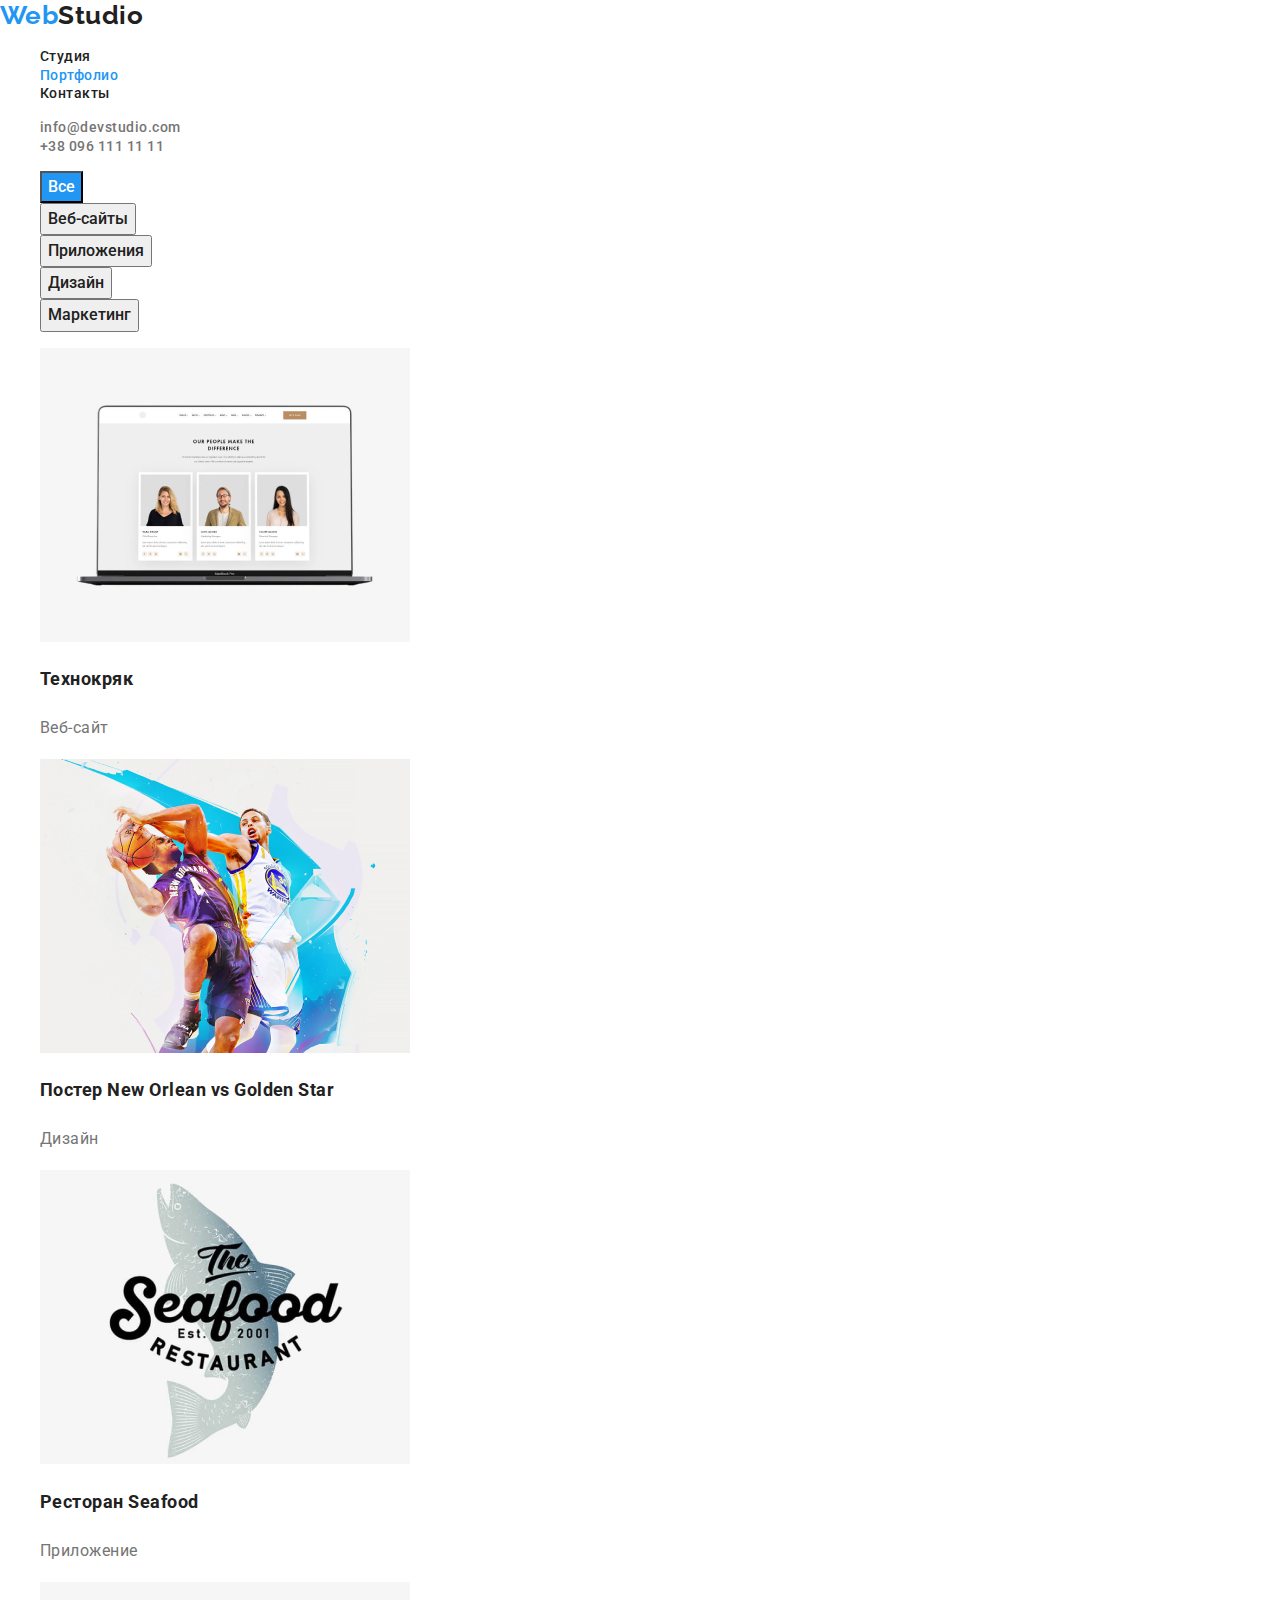
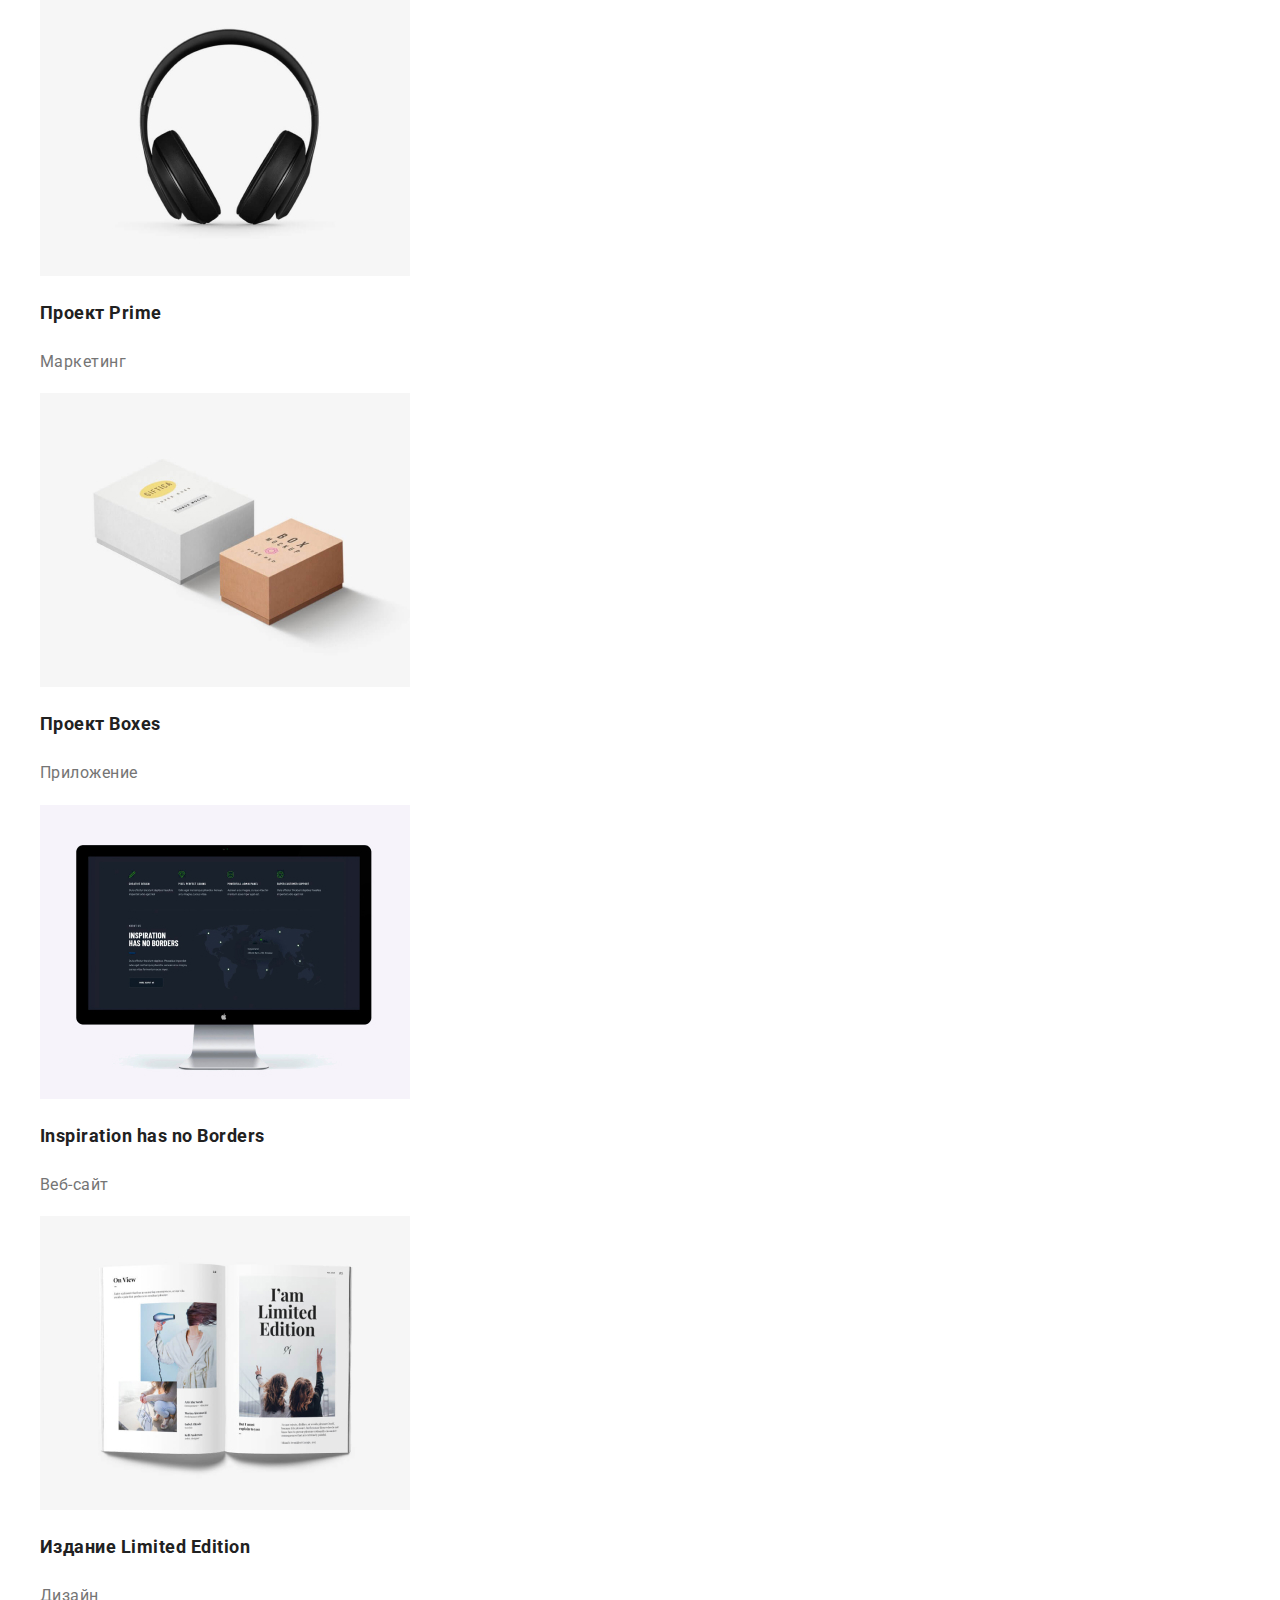
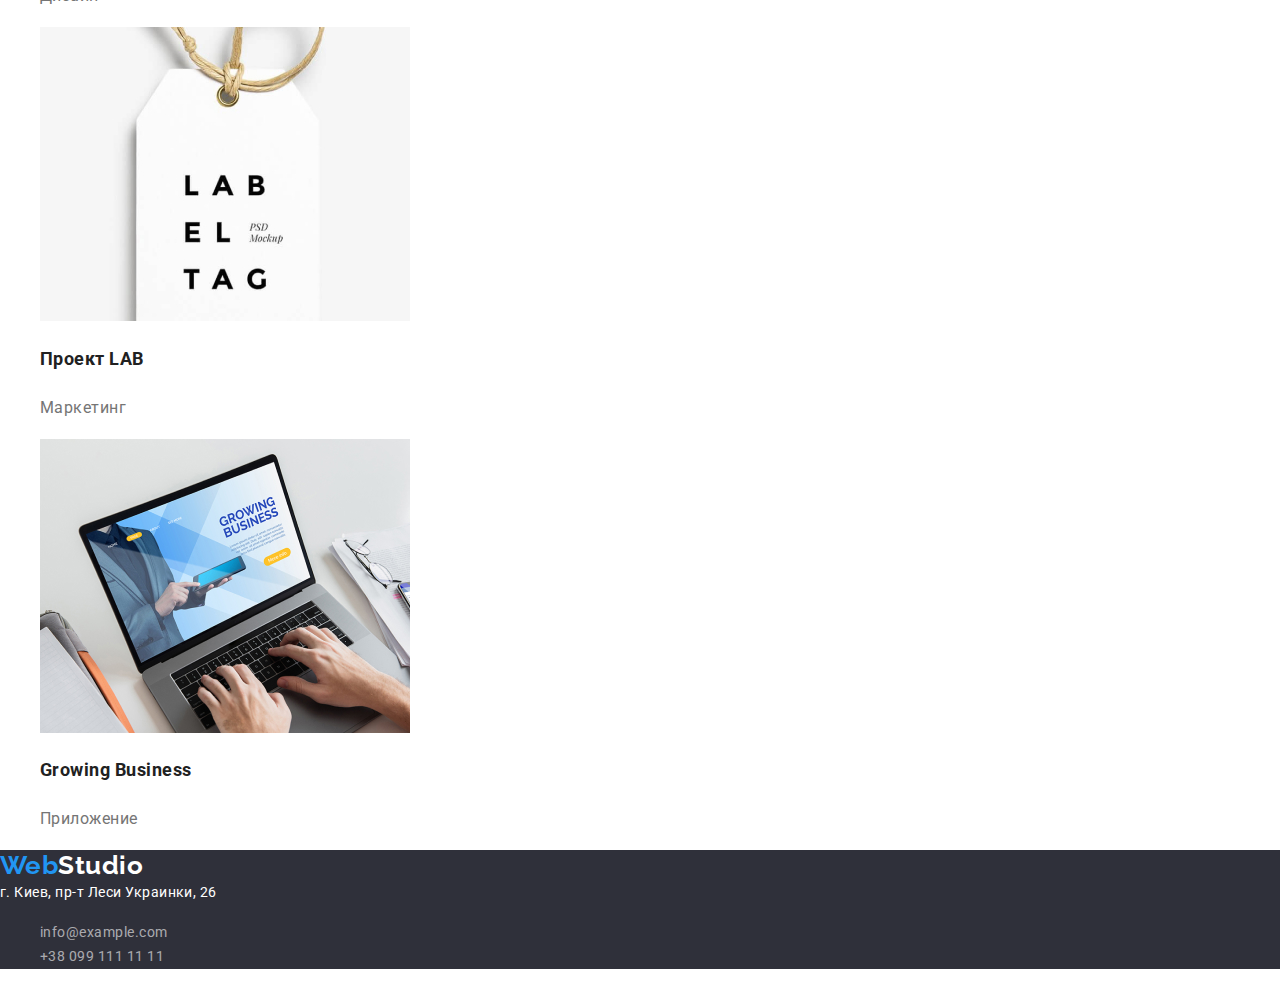
==== portfolio.html @ 2fd53789 "дз 3" ====
<!DOCTYPE html>
<html lang="ru">
<head>
    <meta charset="UTF-8">
    <meta http-equiv="X-UA-Compatible" content="IE=edge">
    <meta name="viewport" content="width=device-width, initial-scale=1.0">
    <title>Document</title>
    <link rel="preconnect" href="https://fonts.googleapis.com">
    <link rel="preconnect" href="https://fonts.gstatic.com" crossorigin>
    <link href="https://fonts.googleapis.com/css2?family=Raleway:wght@700&family=Roboto:wght@400;500;700;900&display=swap"
        rel="stylesheet">
    <link rel="stylesheet" href="https://cdnjs.cloudflare.com/ajax/libs/modern-normalize/0.6.0/modern-normalize.min.css">

    <link rel="stylesheet" href="./css/styles.css">

    
</head>
<body>
    <!--Шапка-->
    <header>
        <nav>
            <a href="/" class="logo">Web<span class="logo-text">Studio</span></a>
            <ul class="site-nav list">
                <li><a href="./index.html" class="link">Студия</a></li>
                <li><a href="" class="link current">Портфолио</a></li>
                <li><a href="" class="link">Контакты</a></li>
            </ul>
        </nav>
        <ul class="auth-nav list">
            <li><a href="" class="link">info@devstudio.com</a></li>
            <li><a href="" class="link">+38 096 111 11 11</a></li>
        </ul>
    </header>
    <main>
        <!--Перечень услуг-->
        <section class="services">
            <ul class="services-button">
                <li><button type="button" class="button-link current">Все</button></li>
                <li><button type="button" class="button-link">Веб-сайты</button></li>
                <li><button type="button" class="button-link">Приложения</button></li>
                <li><button type="button" class="button-link">Дизайн</button></li>
                <li><button type="button" class="button-link">Маркетинг</button></li>
            </ul>
            <ul class="work-list">
                <li>
                    <img src="./images/img7.jpg" alt="Ноутбук" width="370">
                    <h2 class="title">Технокряк</h2>
                    <p class="text">Веб-сайт</p>
                </li>
                <li>
                    <img src="./images/img8.jpg" alt="Баскетболисты" width="370">
                    <h2 class="title">Постер<span lang="en"> New Orlean vs Golden Star</span></h2>
                    <p class="text">Дизайн</p>
                </li>
                <li>
                    <img src="./images/img9.jpg" alt="Рыба" width="370">
                    <h2 class="title">Ресторан<span lang="en"> Seafood</span></h2>
                    <p class="text">Приложение</p>
                </li>
                <li>
                    <img src="./images/img10.jpg" alt="Наушники" width="370">
                    <h2 class="title">Проект<span lang="en"> Prime</span></h2>
                    <p class="text">Маркетинг</p>
                </li>
                <li>
                    <img src="./images/img11.jpg" alt="Коробки" width="370">
                    <h2 class="title">Проект<span lang="en"> Boxes</span></h2>
                    <p class="text">Приложение</p>
                </li>
                <li>
                    <img src="./images/img12.jpg" alt="Монитор" width="370">
                    <h2 class="title"><span lang="en"> Inspiration has no Borders</span></h2>
                    <p class="text">Веб-сайт</p>
                </li>
                <li>
                    <img src="./images/img13.jpg" alt="Журнал" width="370">
                    <h2 class="title">Издание<span lang="en"> Limited Edition</span></h2>
                    <p class="text">Дизайн</p>
                </li>
                <li>
                    <img src="./images/img14.jpg" alt="Кулон" width="370">
                    <h2 class="title">Проект<span lang="en"> LAB</span></h2>
                    <p class="text">Маркетинг</p>
                </li>
                <li>
                    <img src="./images/img15.jpg" alt="Работа за ноутбуком" width="370">
                    <h2 class="title"><span lang="en"> Growing Business</span></h2>
                    <p class="text">Приложение</p>
                </li>
            </ul>
        </section>
    </main>
    <!--Подвал-->
    <footer class="basic">
        <a href="/" class="logo">Web<span class="logo-second">Studio</span></a>
        <address class="addres-list">
            г. Киев, пр-т Леси Украинки, 26
        </address>
    
        <address>
            <ul class="contacts-list">
                <li><a href="mailto:info@example.com" class="link">info@example.com</a></li>
                <li><a href="tel:+380991111111" class="link">+38 099 111 11 11</a></li>
            </ul>
    
        </address>
    </footer>
</body>
</html>
---- css/styles.css ----
/* цвет основно текста #212121 */
/* цвет вторичного текста #757575 */
/* акцент #2196F3 */
:root {
  --primary-text-color: #757575;
  --title-text-color: #212121;
  --accent-color: #2196f3;
  --primary-bg-color: #ffffff;
  --second-accent-color: rgba(255, 255, 255, 0.6);
}
body {
  background-color: var(--primary-bg-color);
  color: var(--primary-text-color);

  font-family: Roboto, sans-serif;
  letter-spacing: 0.03em;
}
.logo {
  color: var(--accent-color);

  font-family: Raleway, sans-serif;
  font-weight: 700;
  font-size: 26px;
  line-height: 1.2;
  text-decoration: none;
}
.logo-text {
  color: var(--title-text-color);
}
ul {
  list-style: none;
}
/* site nav */
.site-nav .link {
  color: var(--title-text-color);

  font-weight: 500;
  font-size: 14px;
  line-height: 1.14;
  text-decoration: none;
}
.site-nav .link:hover,
.site-nav .link:focus {
  color: var(--accent-color);
}
.site-nav .link.current {
  color: var(--accent-color);
}
/* auth nav */
.auth-nav .link {
  color: var(--primary-text-color);

  font-weight: 500;
  font-size: 14px;
  line-height: 1.2;
  text-decoration: none;
}
.auth-nav .link:hover,
.auth-nav .link:focus {
  color: var(--accent-color);
}
.auth-nav .link.current {
  color: var(--accent-color);
}
/* Hero */
.hero-title {
  color: var(--primary-bg-color);

  font-weight: 900;
  font-size: 44px;
  line-height: 1.4;
  text-align: center;
  text-transform: uppercase;
}
.basic {
  background-color: #2f303a;
}
/* Section */
.section-title {
  color: var(--title-text-color);

  font-weight: 700;
  font-size: 36px;
  line-height: 1.2;
  text-align: center;
}
/* Features */
.feature-list .title {
  color: var(--title-text-color);

  font-weight: 700;
  font-size: 14px;
  line-height: 1.14;
  text-transform: uppercase;
}
.feature-list .text {
  font-size: 14px;
  line-height: 1.71;
}
/* Team */
.team-list .title {
  color: var(--title-text-color);

  font-weight: 500;
  font-size: 16px;
  line-height: 1.2;
}
.team-list .text {
  font-size: 16px;
  line-height: 1.2;
}
/* Button */
.button {
  color: var(--title-text-color);
  background-color: var(--primary-bg-color);

  font-family: inherit;
}
.button.ptimary {
  background-color: var(--accent-color);
  color: var(--primary-bg-color);

  font-weight: 700;
  font-size: 16px;
  line-height: 1.8;
}
.button-link {
  color: var(--title-text-color);

  font-weight: 500;
  font-size: 16px;
  line-height: 1.63;

  font-family: inherit;
}
.button-link:hover,
.button-link:focus {
  color: var(--primary-bg-color);
  background-color: var(--accent-color);
}
.button-link.current {
  background-color: var(--accent-color);
  color: var(--primary-bg-color);
}
.logo-second {
  color: var(--primary-bg-color);
}
/* Contacts */
.addres-list {
  color: var(--primary-bg-color);
  font-style: normal;
  font-size: 14px;
  line-height: 1.71;
}
.addres-list:hover,
.addres-list:focus {
  color: var(--accent-color);
}
.contacts-list .link {
  color: var(--second-accent-color);
  font-style: normal;
  font-size: 14px;
  line-height: 1.71;
  text-decoration: none;
}
.contacts-list .link:hover,
.contacts-list .link:focus {
  color: var(--accent-color);
}
.work-list .title {
  color: var(--title-text-color);

  font-weight: 700;
  font-size: 18px;
  line-height: 2;
}
.work-list .text {
  font-size: 16px;
  line-height: 1.88;
}
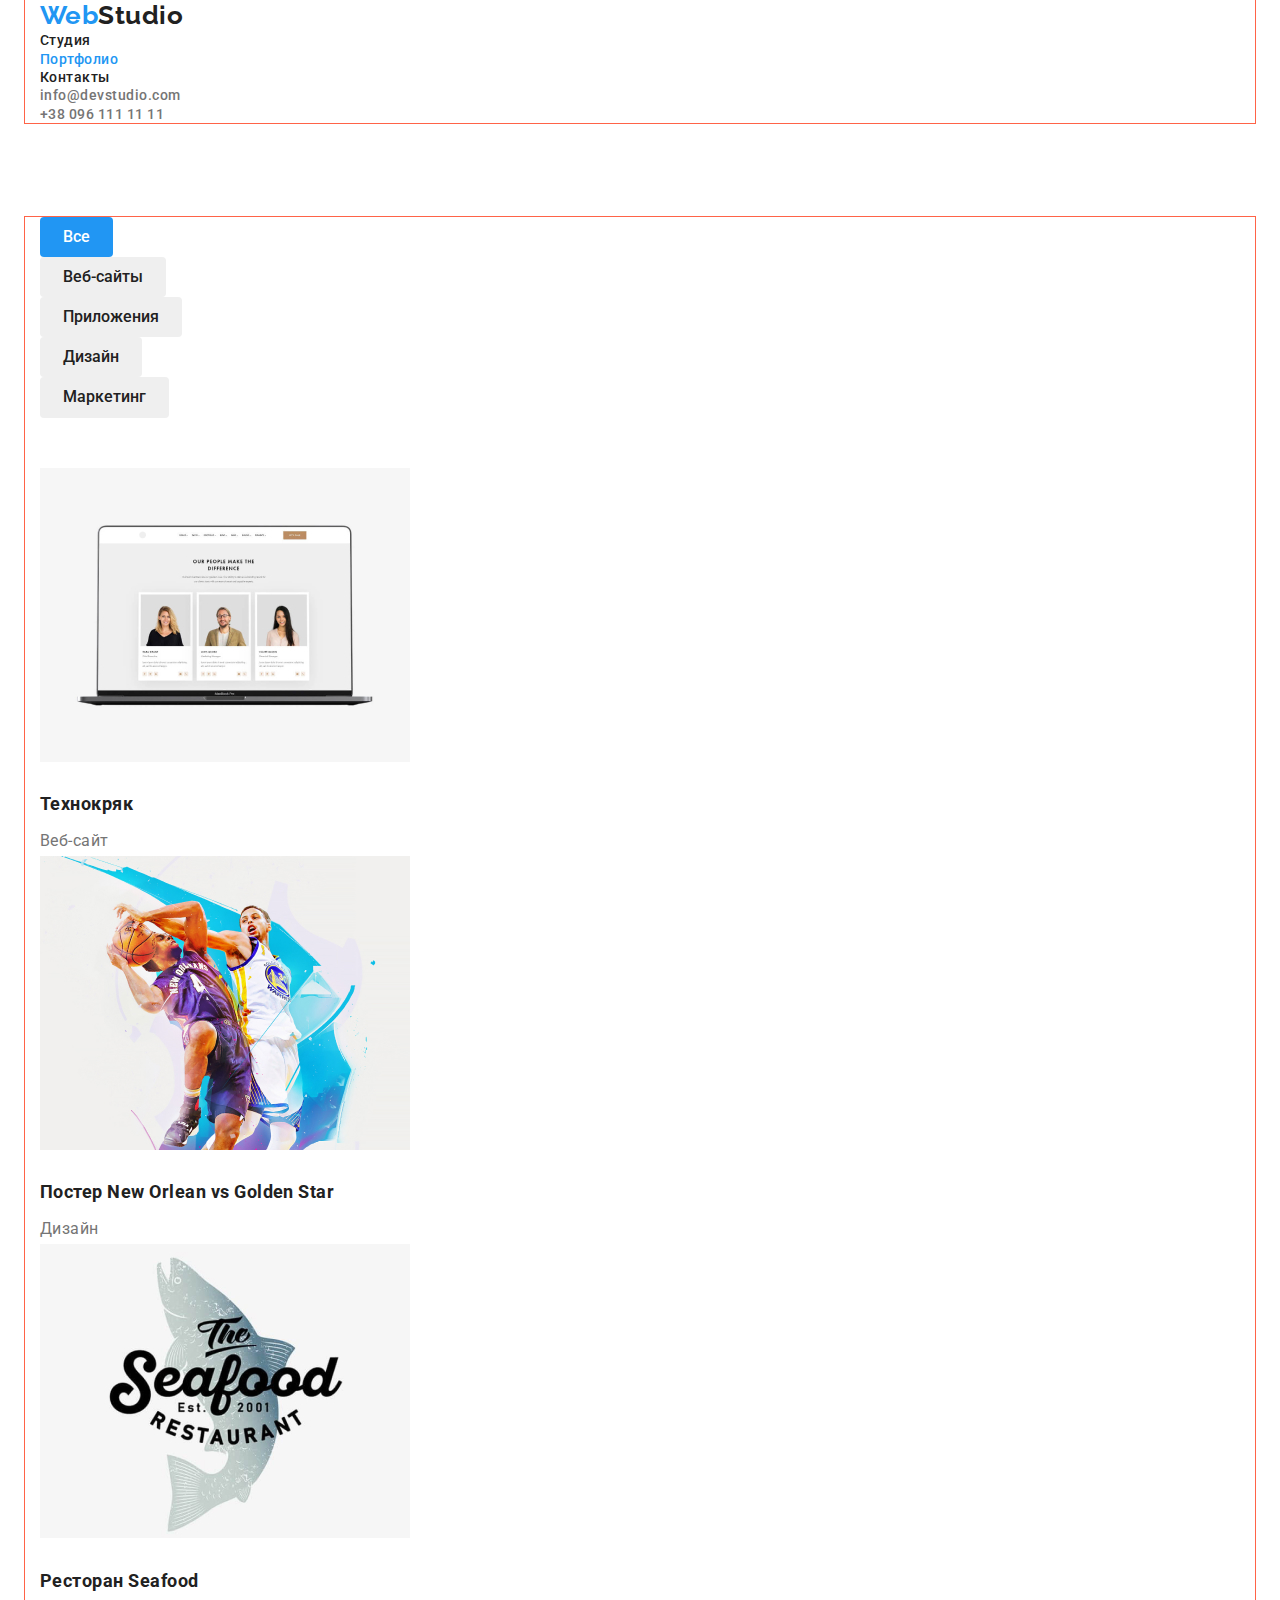
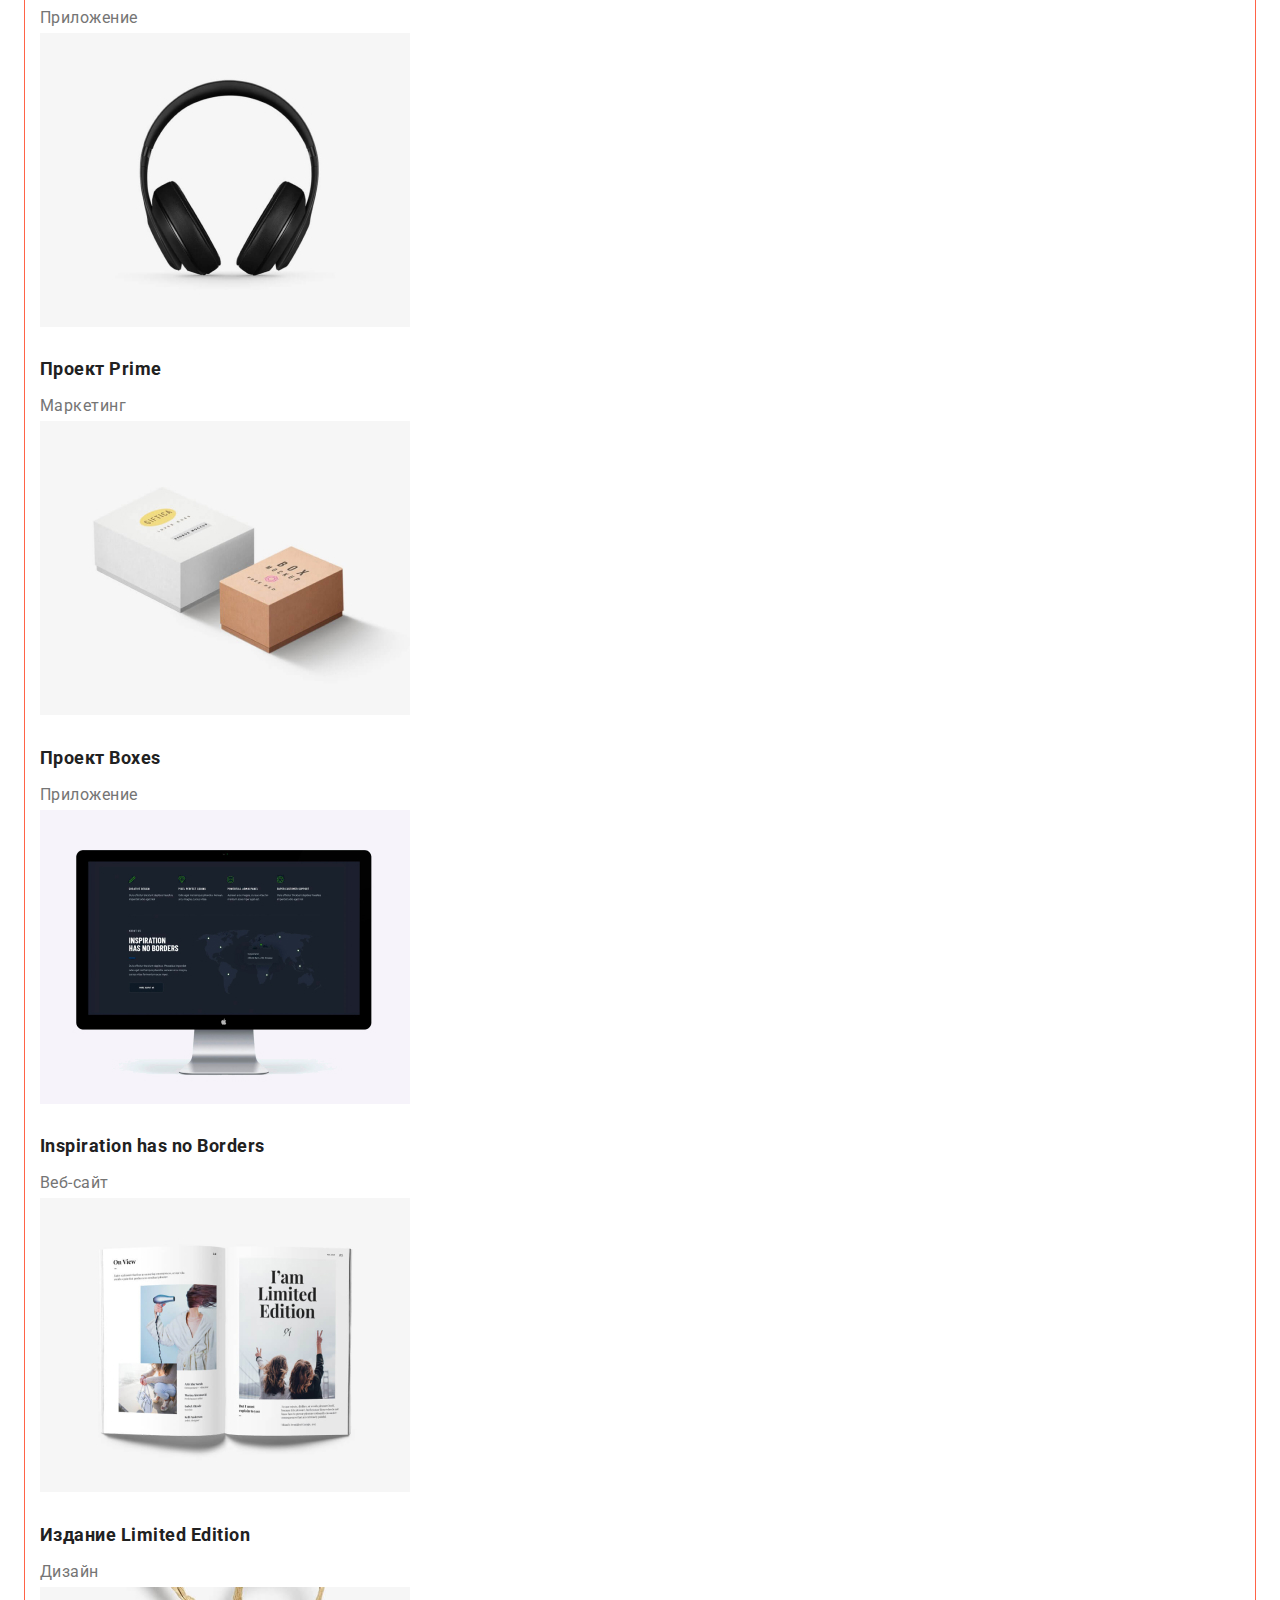
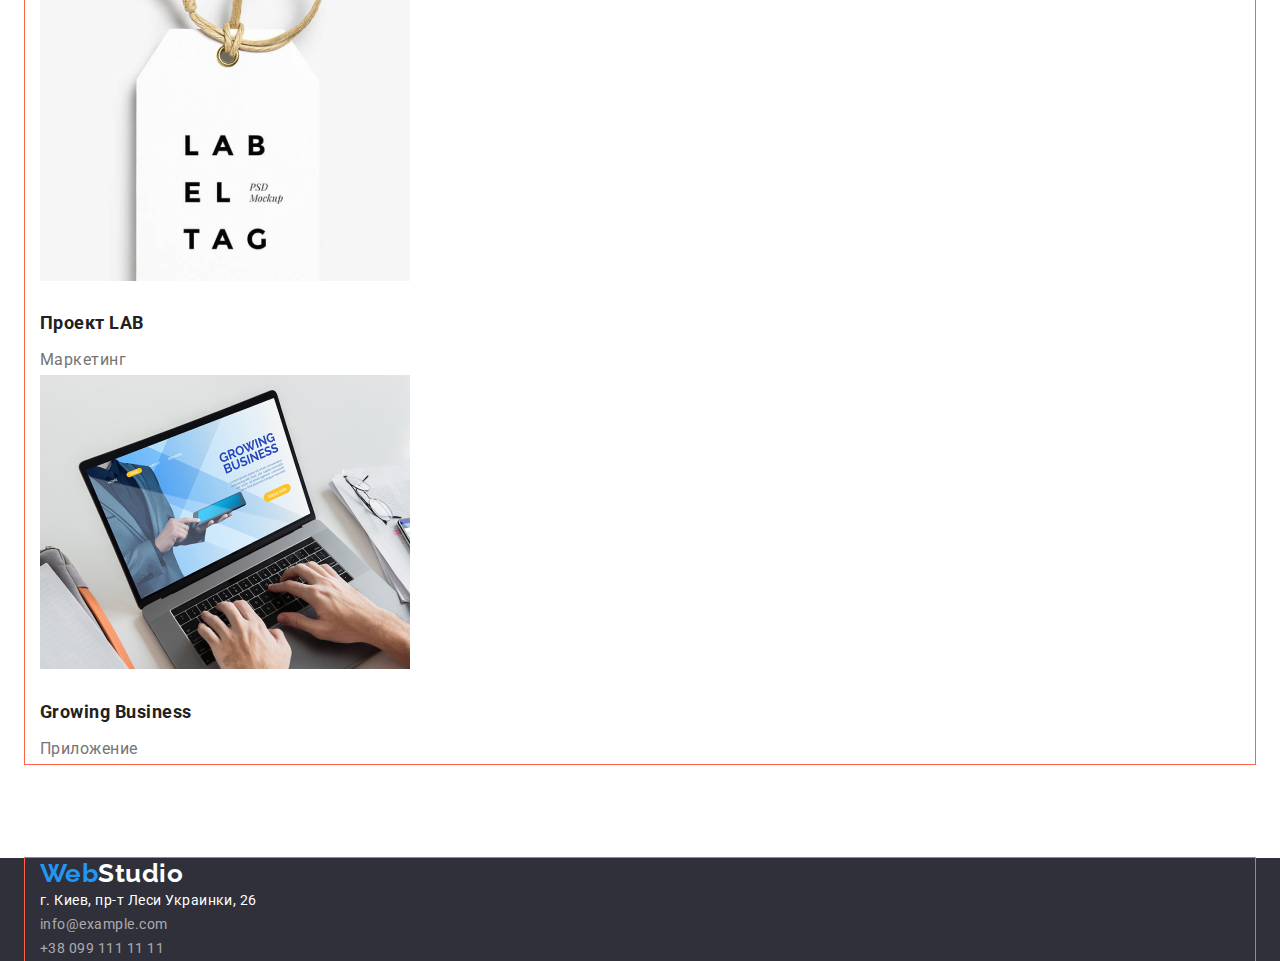
==== commit 0989429a: "добавление маржинов по макету" ====
--- a/portfolio.html
+++ b/portfolio.html
@@ -1,109 +1,139 @@
 <!DOCTYPE html>
 <html lang="ru">
-<head>
-    <meta charset="UTF-8">
-    <meta http-equiv="X-UA-Compatible" content="IE=edge">
-    <meta name="viewport" content="width=device-width, initial-scale=1.0">
+  <head>
+    <meta charset="UTF-8" />
+    <meta http-equiv="X-UA-Compatible" content="IE=edge" />
+    <meta name="viewport" content="width=device-width, initial-scale=1.0" />
     <title>Document</title>
-    <link rel="preconnect" href="https://fonts.googleapis.com">
-    <link rel="preconnect" href="https://fonts.gstatic.com" crossorigin>
-    <link href="https://fonts.googleapis.com/css2?family=Raleway:wght@700&family=Roboto:wght@400;500;700;900&display=swap"
-        rel="stylesheet">
-    <link rel="stylesheet" href="https://cdnjs.cloudflare.com/ajax/libs/modern-normalize/0.6.0/modern-normalize.min.css">
+    <link rel="preconnect" href="https://fonts.googleapis.com" />
+    <link rel="preconnect" href="https://fonts.gstatic.com" crossorigin />
+    <link
+      href="https://fonts.googleapis.com/css2?family=Raleway:wght@700&family=Roboto:wght@400;500;700;900&display=swap"
+      rel="stylesheet"
+    />
+    <link
+      rel="stylesheet"
+      href="https://cdnjs.cloudflare.com/ajax/libs/modern-normalize/1.1.0/modern-normalize.min.css"
+    />
 
-    <link rel="stylesheet" href="./css/styles.css">
-
-    
-</head>
-<body>
+    <link rel="stylesheet" href="./css/styles.css" />
+  </head>
+  <body>
     <!--Шапка-->
-    <header>
+    <header class="page-header">
+      <div class="container">
         <nav>
-            <a href="/" class="logo">Web<span class="logo-text">Studio</span></a>
-            <ul class="site-nav list">
-                <li><a href="./index.html" class="link">Студия</a></li>
-                <li><a href="" class="link current">Портфолио</a></li>
-                <li><a href="" class="link">Контакты</a></li>
-            </ul>
+          <a href="/" class="logo">Web<span class="logo-text">Studio</span></a>
+          <ul class="site-nav list">
+            <li><a href="./index.html" class="link">Студия</a></li>
+            <li><a href="" class="link current">Портфолио</a></li>
+            <li><a href="" class="link">Контакты</a></li>
+          </ul>
         </nav>
         <ul class="auth-nav list">
-            <li><a href="" class="link">info@devstudio.com</a></li>
-            <li><a href="" class="link">+38 096 111 11 11</a></li>
+          <li><a href="" class="link">info@devstudio.com</a></li>
+          <li><a href="" class="link">+38 096 111 11 11</a></li>
         </ul>
+      </div>
     </header>
     <main>
-        <!--Перечень услуг-->
-        <section class="services">
-            <ul class="services-button">
-                <li><button type="button" class="button-link current">Все</button></li>
-                <li><button type="button" class="button-link">Веб-сайты</button></li>
-                <li><button type="button" class="button-link">Приложения</button></li>
-                <li><button type="button" class="button-link">Дизайн</button></li>
-                <li><button type="button" class="button-link">Маркетинг</button></li>
-            </ul>
-            <ul class="work-list">
-                <li>
-                    <img src="./images/img7.jpg" alt="Ноутбук" width="370">
-                    <h2 class="title">Технокряк</h2>
-                    <p class="text">Веб-сайт</p>
-                </li>
-                <li>
-                    <img src="./images/img8.jpg" alt="Баскетболисты" width="370">
-                    <h2 class="title">Постер<span lang="en"> New Orlean vs Golden Star</span></h2>
-                    <p class="text">Дизайн</p>
-                </li>
-                <li>
-                    <img src="./images/img9.jpg" alt="Рыба" width="370">
-                    <h2 class="title">Ресторан<span lang="en"> Seafood</span></h2>
-                    <p class="text">Приложение</p>
-                </li>
-                <li>
-                    <img src="./images/img10.jpg" alt="Наушники" width="370">
-                    <h2 class="title">Проект<span lang="en"> Prime</span></h2>
-                    <p class="text">Маркетинг</p>
-                </li>
-                <li>
-                    <img src="./images/img11.jpg" alt="Коробки" width="370">
-                    <h2 class="title">Проект<span lang="en"> Boxes</span></h2>
-                    <p class="text">Приложение</p>
-                </li>
-                <li>
-                    <img src="./images/img12.jpg" alt="Монитор" width="370">
-                    <h2 class="title"><span lang="en"> Inspiration has no Borders</span></h2>
-                    <p class="text">Веб-сайт</p>
-                </li>
-                <li>
-                    <img src="./images/img13.jpg" alt="Журнал" width="370">
-                    <h2 class="title">Издание<span lang="en"> Limited Edition</span></h2>
-                    <p class="text">Дизайн</p>
-                </li>
-                <li>
-                    <img src="./images/img14.jpg" alt="Кулон" width="370">
-                    <h2 class="title">Проект<span lang="en"> LAB</span></h2>
-                    <p class="text">Маркетинг</p>
-                </li>
-                <li>
-                    <img src="./images/img15.jpg" alt="Работа за ноутбуком" width="370">
-                    <h2 class="title"><span lang="en"> Growing Business</span></h2>
-                    <p class="text">Приложение</p>
-                </li>
-            </ul>
-        </section>
+      <!--Перечень услуг-->
+      <section class="section">
+        <div class="container">
+          <ul class="sections-button">
+            <li>
+              <button type="button" class="button-link current">Все</button>
+            </li>
+            <li>
+              <button type="button" class="button-link">Веб-сайты</button>
+            </li>
+            <li>
+              <button type="button" class="button-link">Приложения</button>
+            </li>
+            <li><button type="button" class="button-link">Дизайн</button></li>
+            <li>
+              <button type="button" class="button-link">Маркетинг</button>
+            </li>
+          </ul>
+          <ul class="work-list">
+            <li class="work-list">
+              <img src="./images/img7.jpg" alt="Ноутбук" width="370" />
+              <h2 class="title">Технокряк</h2>
+              <p class="text">Веб-сайт</p>
+            </li>
+            <li>
+              <img src="./images/img8.jpg" alt="Баскетболисты" width="370" />
+              <h2 class="title">
+                Постер<span lang="en"> New Orlean vs Golden Star</span>
+              </h2>
+              <p class="text">Дизайн</p>
+            </li>
+            <li>
+              <img src="./images/img9.jpg" alt="Рыба" width="370" />
+              <h2 class="title">Ресторан<span lang="en"> Seafood</span></h2>
+              <p class="text">Приложение</p>
+            </li>
+            <li>
+              <img src="./images/img10.jpg" alt="Наушники" width="370" />
+              <h2 class="title">Проект<span lang="en"> Prime</span></h2>
+              <p class="text">Маркетинг</p>
+            </li>
+            <li>
+              <img src="./images/img11.jpg" alt="Коробки" width="370" />
+              <h2 class="title">Проект<span lang="en"> Boxes</span></h2>
+              <p class="text">Приложение</p>
+            </li>
+            <li>
+              <img src="./images/img12.jpg" alt="Монитор" width="370" />
+              <h2 class="title">
+                <span lang="en"> Inspiration has no Borders</span>
+              </h2>
+              <p class="text">Веб-сайт</p>
+            </li>
+            <li>
+              <img src="./images/img13.jpg" alt="Журнал" width="370" />
+              <h2 class="title">
+                Издание<span lang="en"> Limited Edition</span>
+              </h2>
+              <p class="text">Дизайн</p>
+            </li>
+            <li>
+              <img src="./images/img14.jpg" alt="Кулон" width="370" />
+              <h2 class="title">Проект<span lang="en"> LAB</span></h2>
+              <p class="text">Маркетинг</p>
+            </li>
+            <li>
+              <img
+                src="./images/img15.jpg"
+                alt="Работа за ноутбуком"
+                width="370"
+              />
+              <h2 class="title"><span lang="en"> Growing Business</span></h2>
+              <p class="text">Приложение</p>
+            </li>
+          </ul>
+        </div>
+      </section>
     </main>
     <!--Подвал-->
     <footer class="basic">
+      <div class="container">
         <a href="/" class="logo">Web<span class="logo-second">Studio</span></a>
-        <address class="addres-list">
-            г. Киев, пр-т Леси Украинки, 26
+        <address class="addres-list">г. Киев, пр-т Леси Украинки, 26</address>
+
+        <address>
+          <ul class="contacts-list">
+            <li>
+              <a href="mailto:info@example.com" class="link"
+                >info@example.com</a
+              >
+            </li>
+            <li>
+              <a href="tel:+380991111111" class="link">+38 099 111 11 11</a>
+            </li>
+          </ul>
         </address>
-    
-        <address>
-            <ul class="contacts-list">
-                <li><a href="mailto:info@example.com" class="link">info@example.com</a></li>
-                <li><a href="tel:+380991111111" class="link">+38 099 111 11 11</a></li>
-            </ul>
-    
-        </address>
+      </div>
     </footer>
-</body>
-</html>+  </body>
+</html>
--- a/css/styles.css
+++ b/css/styles.css
@@ -7,6 +7,7 @@
   --accent-color: #2196f3;
   --primary-bg-color: #ffffff;
   --second-accent-color: rgba(255, 255, 255, 0.6);
+  --secondary-bg-color: #f5f4fa;
 }
 body {
   background-color: var(--primary-bg-color);
@@ -15,6 +16,20 @@
   font-family: Roboto, sans-serif;
   letter-spacing: 0.03em;
 }
+.container {
+  margin-left: auto;
+  margin-right: auto;
+  width: 1230px;
+  padding-left: 15px;
+  padding-right: 15px;
+  outline: 1px solid tomato;
+}
+
+.section {
+  padding-top: 94px;
+  padding-bottom: 94px;
+}
+
 .logo {
   color: var(--accent-color);
 
@@ -28,8 +43,12 @@
   color: var(--title-text-color);
 }
 ul {
+  padding: 0;
+  margin: 0;
   list-style: none;
 }
+/* Page header */
+
 /* site nav */
 .site-nav .link {
   color: var(--title-text-color);
@@ -63,20 +82,29 @@
   color: var(--accent-color);
 }
 /* Hero */
+.hero {
+  text-align: center;
+}
 .hero-title {
+  margin-top: 0;
+  margin-bottom: 30px;
   color: var(--primary-bg-color);
 
   font-weight: 900;
   font-size: 44px;
   line-height: 1.4;
-  text-align: center;
   text-transform: uppercase;
 }
 .basic {
   background-color: #2f303a;
 }
+.second {
+  background-color: var(--secondary-bg-color);
+}
 /* Section */
 .section-title {
+  margin-top: 0;
+  margin-bottom: 50px;
   color: var(--title-text-color);
 
   font-weight: 700;
@@ -86,6 +114,8 @@
 }
 /* Features */
 .feature-list .title {
+  margin-top: 0;
+  margin-bottom: 10px;
   color: var(--title-text-color);
 
   font-weight: 700;
@@ -94,11 +124,15 @@
   text-transform: uppercase;
 }
 .feature-list .text {
+  margin-top: 0;
+  margin-bottom: 0;
   font-size: 14px;
   line-height: 1.71;
 }
 /* Team */
 .team-list .title {
+  margin-top: 30px;
+  margin-bottom: 10px;
   color: var(--title-text-color);
 
   font-weight: 500;
@@ -106,15 +140,21 @@
   line-height: 1.2;
 }
 .team-list .text {
+  margin-top: 0;
+  margin-bottom: 0;
   font-size: 16px;
   line-height: 1.2;
 }
 /* Button */
 .button {
+  border-radius: 4px;
+  padding: 10px 32px;
+
   color: var(--title-text-color);
   background-color: var(--primary-bg-color);
-
+  text-align: center;
   font-family: inherit;
+  border: 1px solid transparent;
 }
 .button.ptimary {
   background-color: var(--accent-color);
@@ -124,7 +164,14 @@
   font-size: 16px;
   line-height: 1.8;
 }
+.sections-button {
+  padding-top: 0;
+  padding-bottom: 50px;
+}
 .button-link {
+  display: inline-block;
+  border-radius: 4px;
+  padding: 6px 22px;
   color: var(--title-text-color);
 
   font-weight: 500;
@@ -132,6 +179,8 @@
   line-height: 1.63;
 
   font-family: inherit;
+  text-align: center;
+  border: 1px solid transparent;
 }
 .button-link:hover,
 .button-link:focus {
@@ -168,6 +217,8 @@
   color: var(--accent-color);
 }
 .work-list .title {
+  margin-top: 20px;
+  margin-bottom: 0;
   color: var(--title-text-color);
 
   font-weight: 700;
@@ -175,6 +226,8 @@
   line-height: 2;
 }
 .work-list .text {
+  margin-top: 4px;
+  margin-bottom: 0;
   font-size: 16px;
   line-height: 1.88;
 }
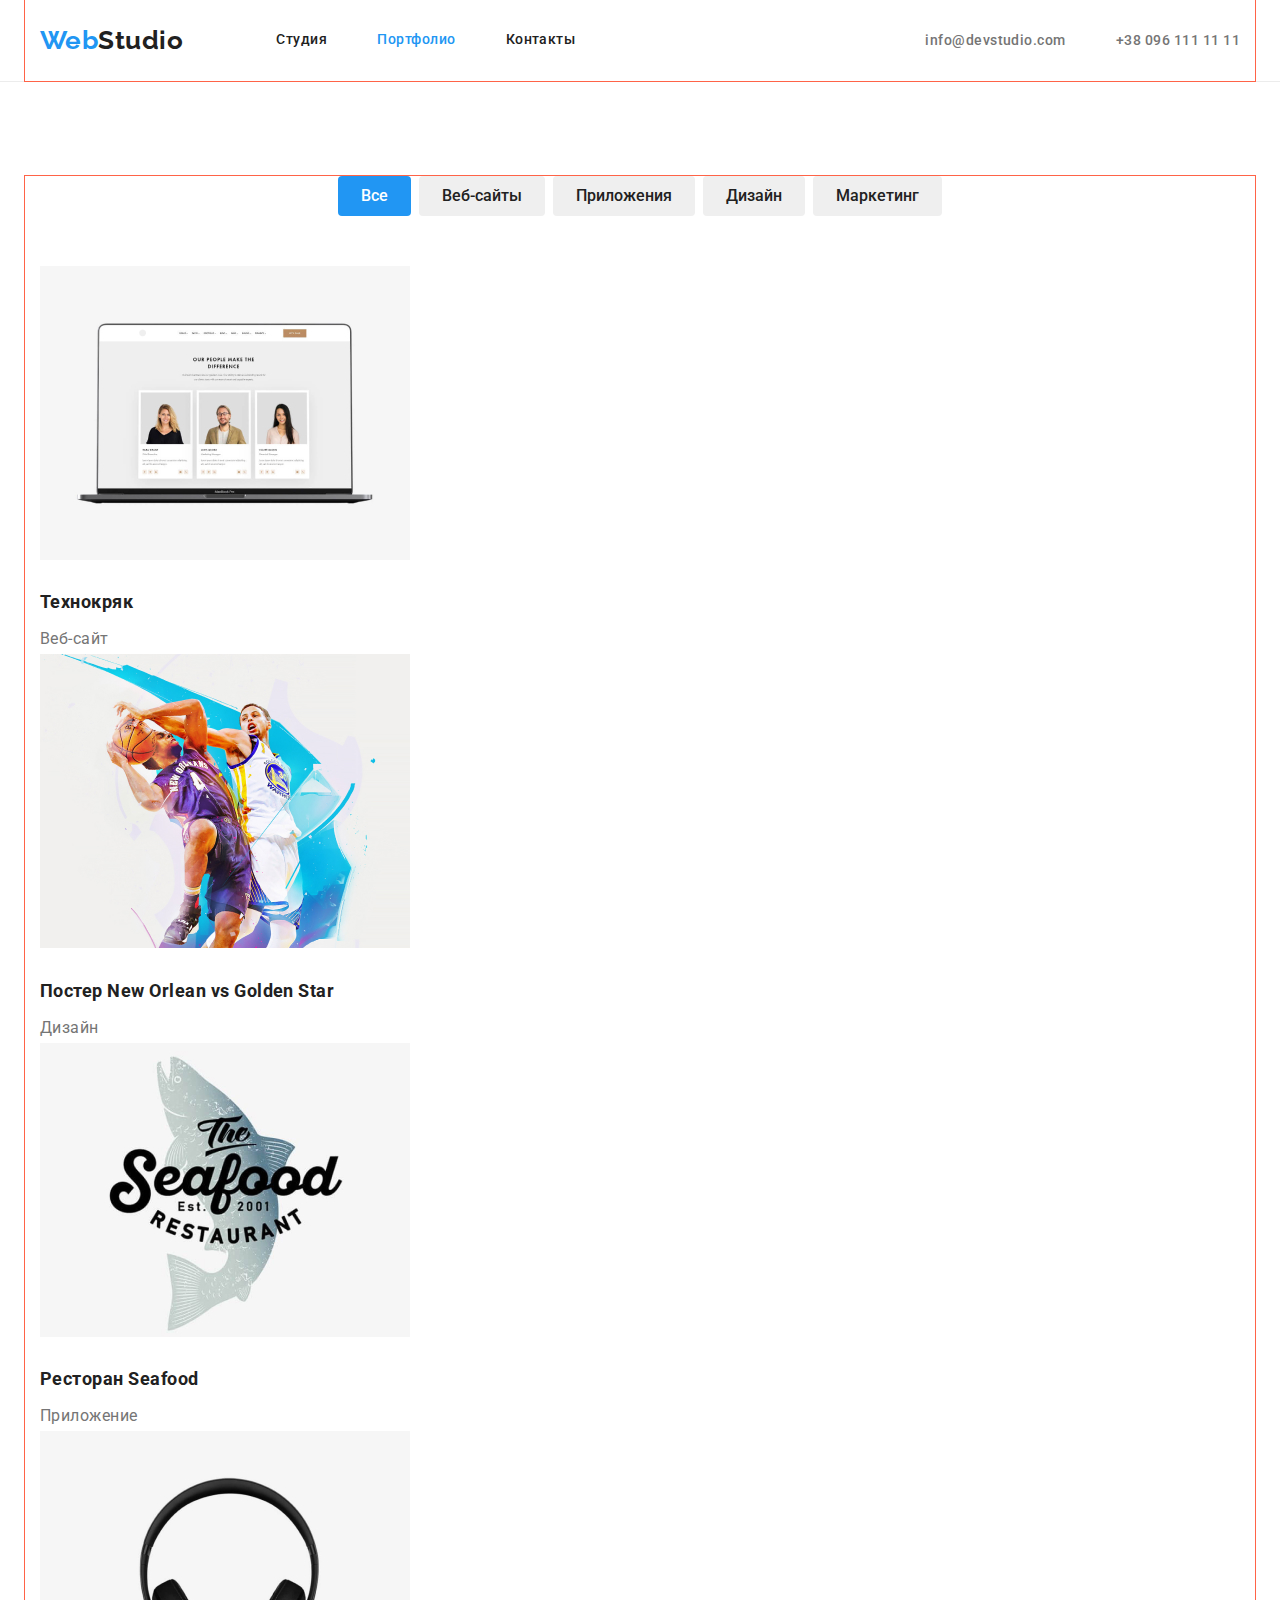
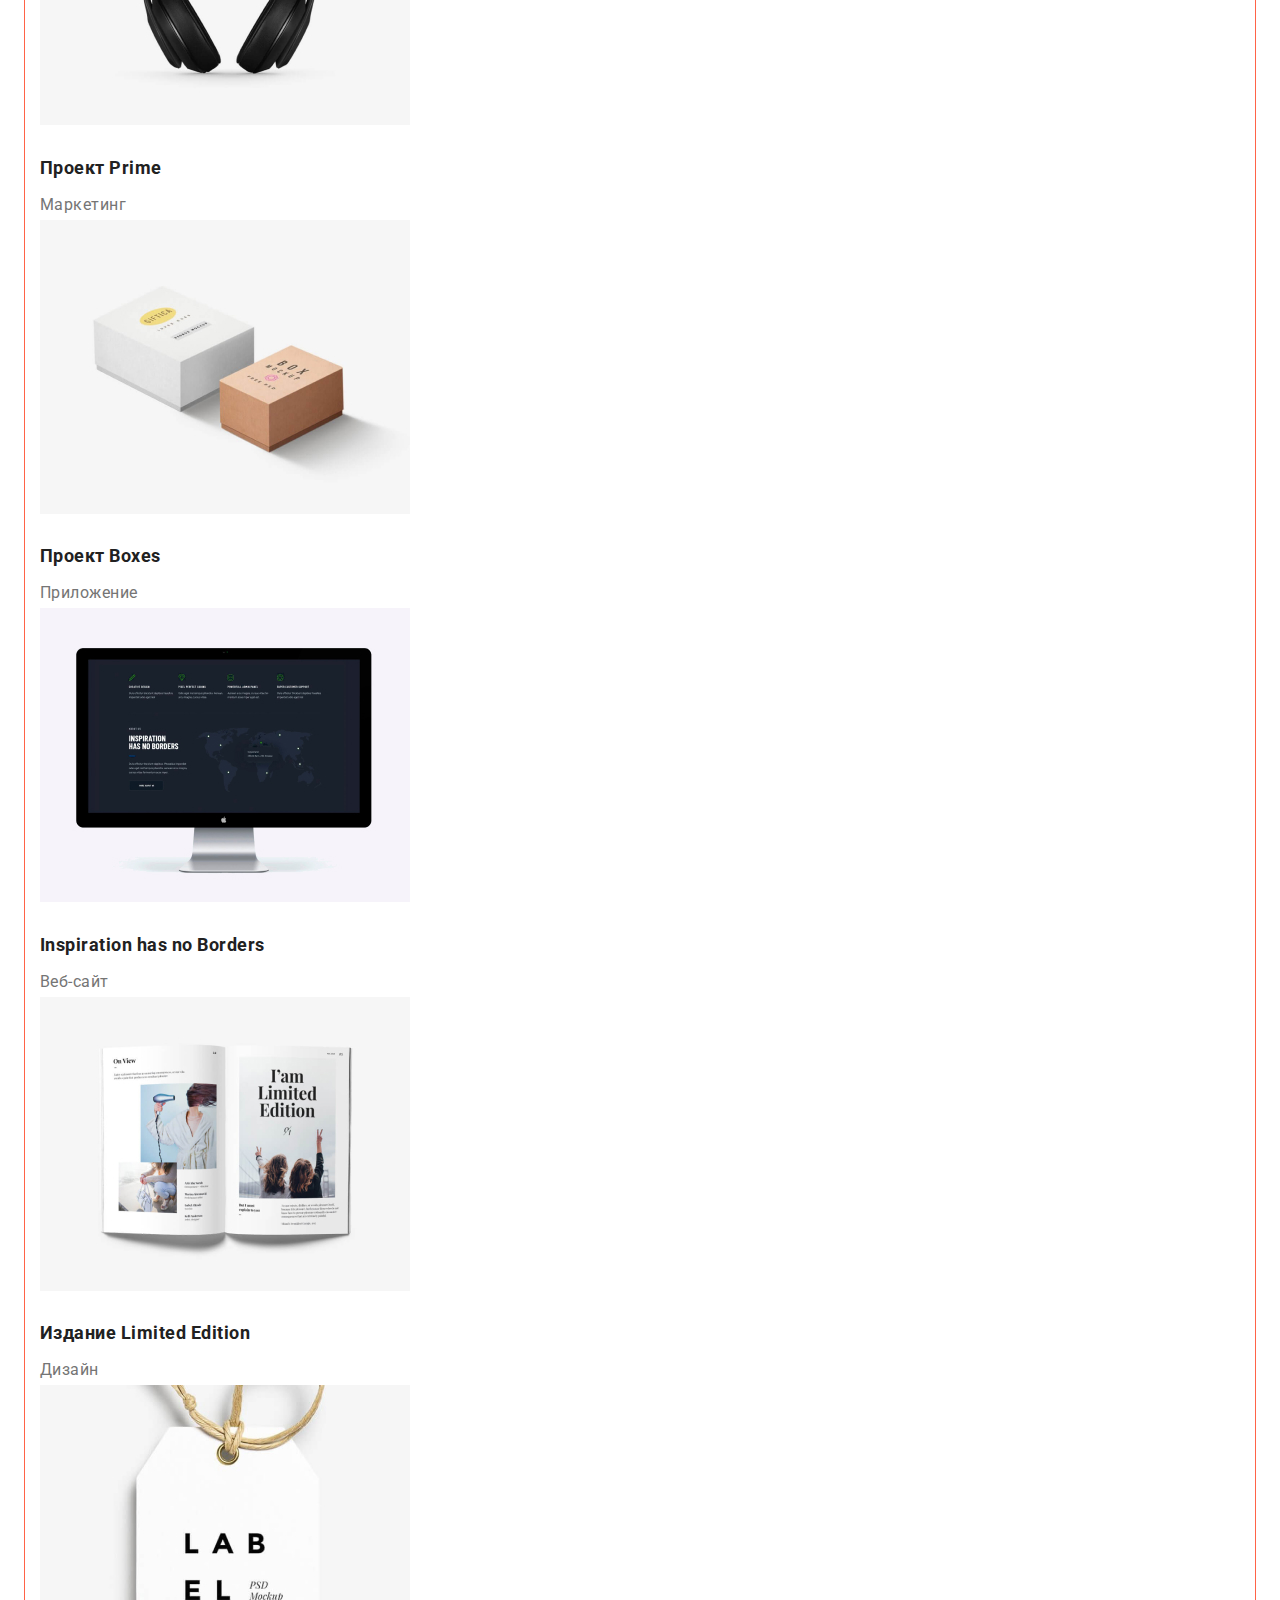
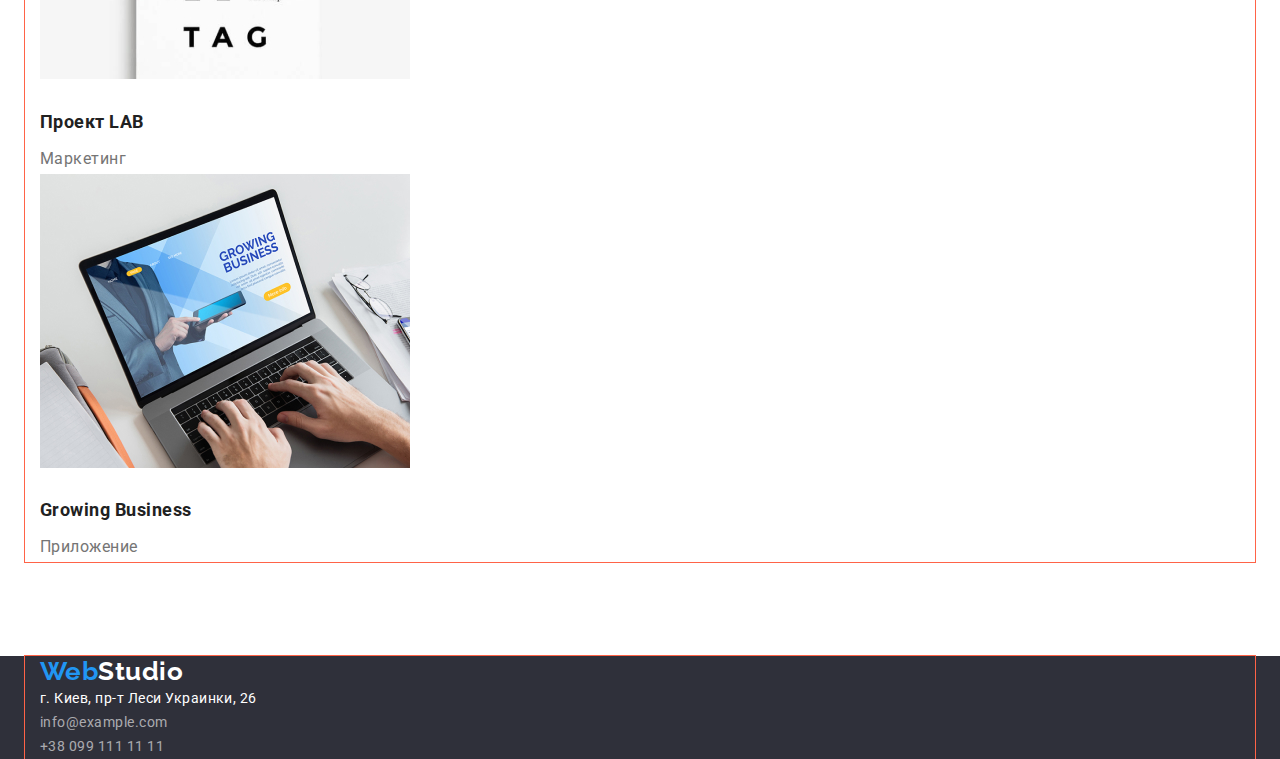
==== commit aa0dff72: "добавление флексов" ====
--- a/portfolio.html
+++ b/portfolio.html
@@ -21,18 +21,18 @@
   <body>
     <!--Шапка-->
     <header class="page-header">
-      <div class="container">
-        <nav>
+      <div class="container main-nav">
+        <nav class="main-nav">
           <a href="/" class="logo">Web<span class="logo-text">Studio</span></a>
           <ul class="site-nav list">
-            <li><a href="./index.html" class="link">Студия</a></li>
-            <li><a href="" class="link current">Портфолио</a></li>
-            <li><a href="" class="link">Контакты</a></li>
+            <li class="item"><a href="./index.html" class="link">Студия</a></li>
+            <li class="item"><a href="" class="link current">Портфолио</a></li>
+            <li class="item"><a href="" class="link">Контакты</a></li>
           </ul>
         </nav>
         <ul class="auth-nav list">
-          <li><a href="" class="link">info@devstudio.com</a></li>
-          <li><a href="" class="link">+38 096 111 11 11</a></li>
+          <li class="item"><a href="" class="link">info@devstudio.com</a></li>
+          <li class="item"><a href="" class="link">+38 096 111 11 11</a></li>
         </ul>
       </div>
     </header>
@@ -41,17 +41,19 @@
       <section class="section">
         <div class="container">
           <ul class="sections-button">
-            <li>
+            <li class="item">
               <button type="button" class="button-link current">Все</button>
             </li>
-            <li>
+            <li class="item">
               <button type="button" class="button-link">Веб-сайты</button>
             </li>
-            <li>
+            <li class="item">
               <button type="button" class="button-link">Приложения</button>
             </li>
-            <li><button type="button" class="button-link">Дизайн</button></li>
-            <li>
+            <li class="item">
+              <button type="button" class="button-link">Дизайн</button>
+            </li>
+            <li class="item">
               <button type="button" class="button-link">Маркетинг</button>
             </li>
           </ul>
--- a/css/styles.css
+++ b/css/styles.css
@@ -16,6 +16,12 @@
   font-family: Roboto, sans-serif;
   letter-spacing: 0.03em;
 }
+/* Utilities */
+ul {
+  padding: 0;
+  margin: 0;
+  list-style: none;
+}
 .container {
   margin-left: auto;
   margin-right: auto;
@@ -42,15 +48,28 @@
 .logo-text {
   color: var(--title-text-color);
 }
-ul {
-  padding: 0;
-  margin: 0;
-  list-style: none;
-}
+
 /* Page header */
-
+.page-header {
+  border-bottom: 1px solid #ececec;
+}
+/* Main nav */
+.main-nav {
+  display: flex;
+  align-items: center;
+}
 /* site nav */
+.site-nav {
+  display: flex;
+  margin-left: 93px;
+}
+.site-nav .item:not(:last-child) {
+  margin-right: 50px;
+}
 .site-nav .link {
+  display: block;
+  padding-top: 32px;
+  padding-bottom: 32px;
   color: var(--title-text-color);
 
   font-weight: 500;
@@ -66,7 +85,17 @@
   color: var(--accent-color);
 }
 /* auth nav */
+.auth-nav {
+  margin-left: auto;
+  display: flex;
+}
+.auth-nav .item:not(:last-child) {
+  margin-right: 50px;
+}
 .auth-nav .link {
+  display: block;
+  padding-top: 32px;
+  padding-bottom: 32px;
   color: var(--primary-text-color);
 
   font-weight: 500;
@@ -112,7 +141,26 @@
   line-height: 1.2;
   text-align: center;
 }
+.doing {
+  display: flex;
+  margin: -15px;
+  margin-left: auto;
+  margin-right: auto;
+}
+.doing .item {
+  margin: 15px;
+}
 /* Features */
+.feature-list {
+  display: flex;
+  margin: -15px;
+  margin-left: auto;
+  margin-right: auto;
+}
+.feature-list .item {
+  width: 270px;
+  margin: 15px;
+}
 .feature-list .title {
   margin-top: 0;
   margin-bottom: 10px;
@@ -130,6 +178,16 @@
   line-height: 1.71;
 }
 /* Team */
+.team-list {
+  display: flex;
+  margin: -15px;
+  margin-left: auto;
+  margin-right: auto;
+  text-align: center;
+}
+.team-list .item {
+  margin: 15px;
+}
 .team-list .title {
   margin-top: 30px;
   margin-bottom: 10px;
@@ -164,9 +222,14 @@
   font-size: 16px;
   line-height: 1.8;
 }
+.sections-button .item:not(:last-child) {
+  margin-right: 8px;
+}
 .sections-button {
+  display: flex;
   padding-top: 0;
   padding-bottom: 50px;
+  justify-content: center;
 }
 .button-link {
   display: inline-block;
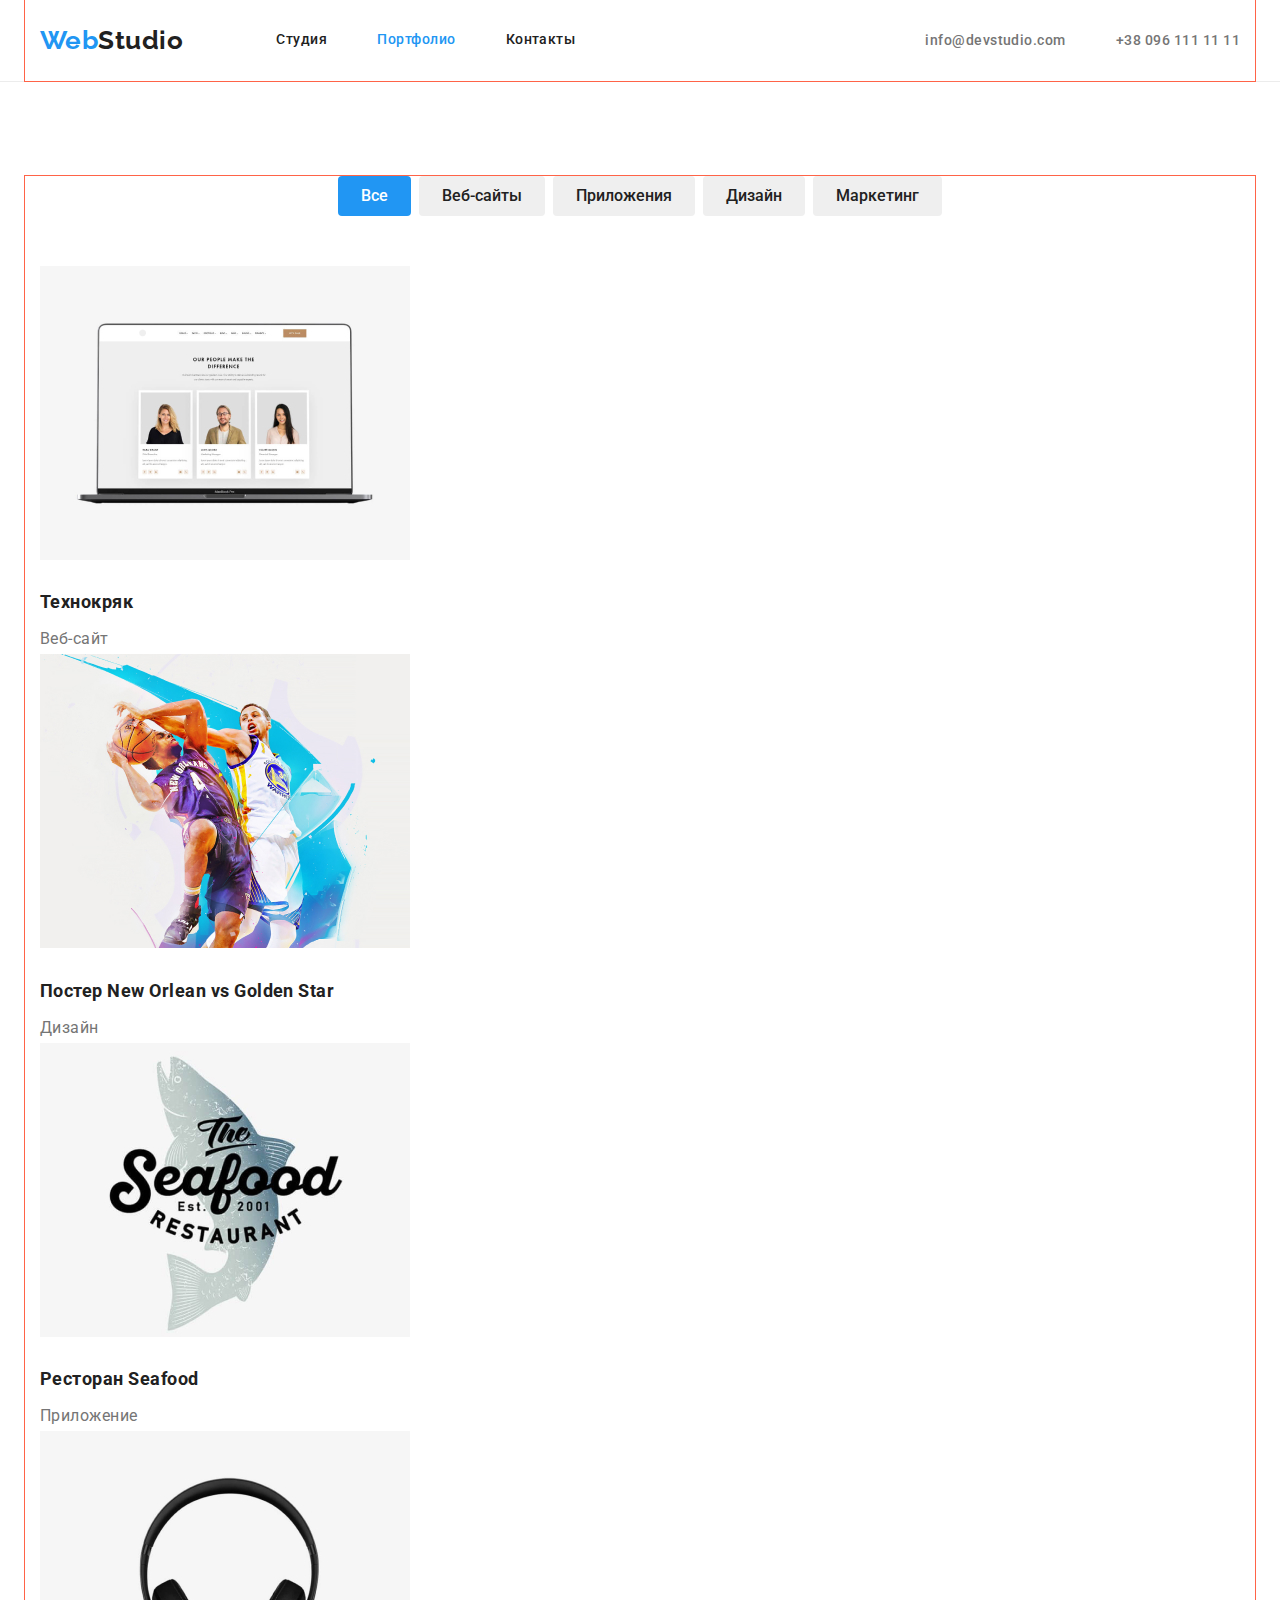
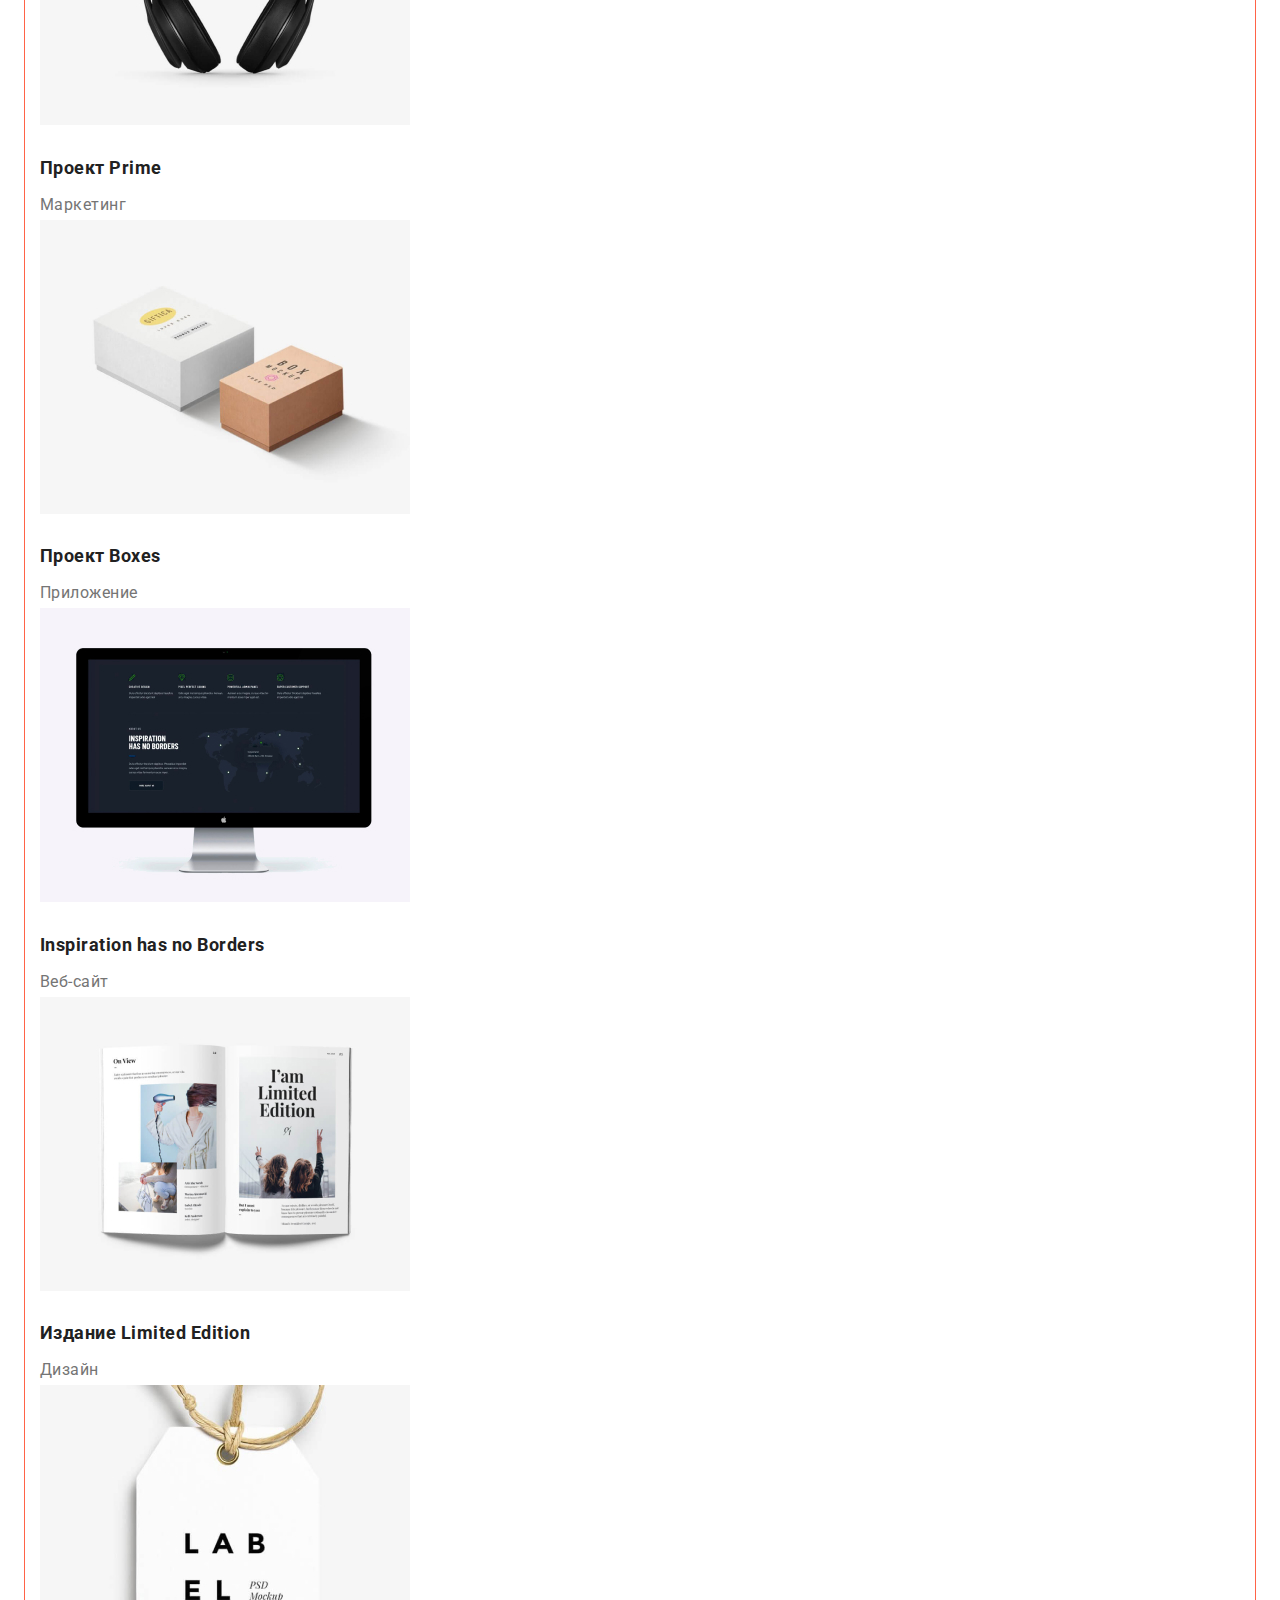
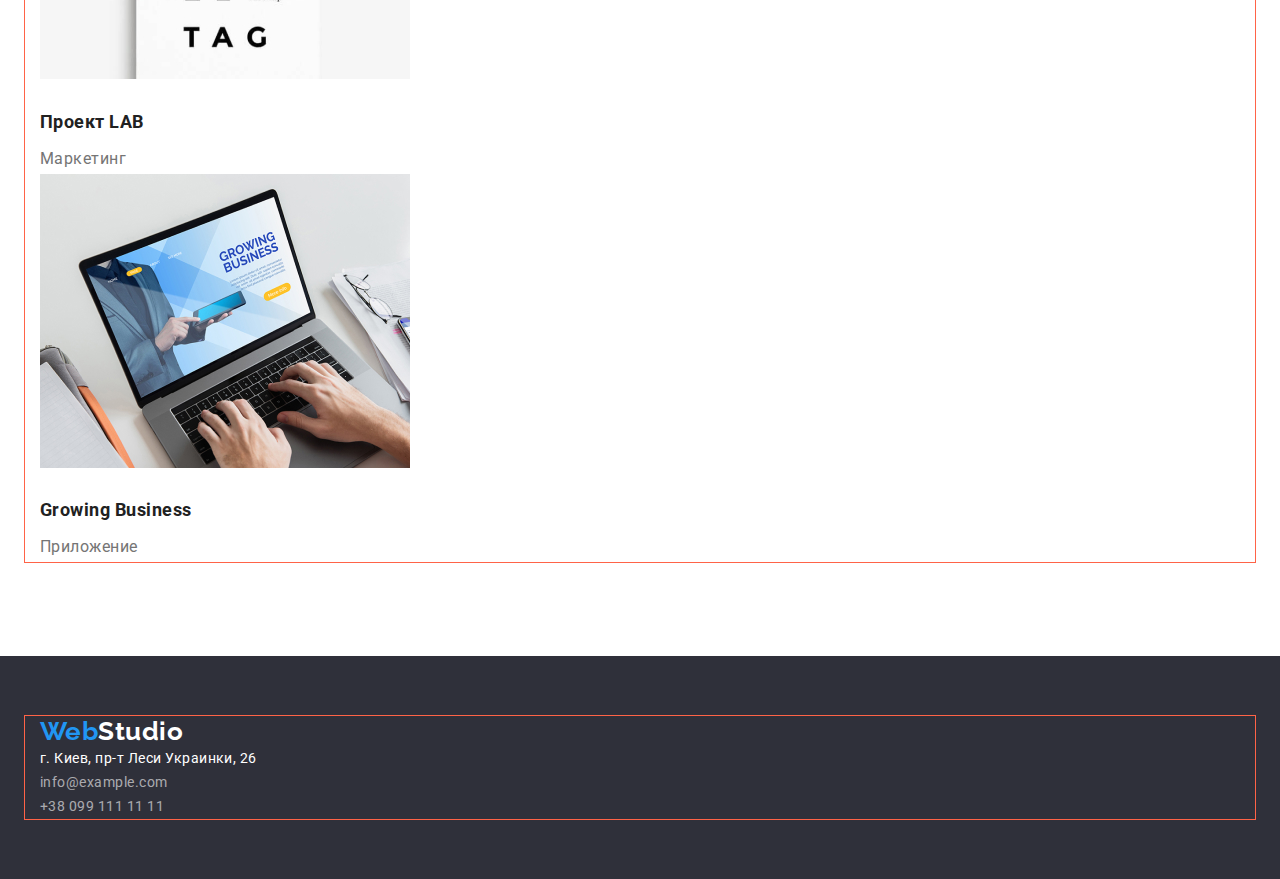
==== commit 33678f45: "флексы" ====
--- a/portfolio.html
+++ b/portfolio.html
@@ -118,7 +118,7 @@
       </section>
     </main>
     <!--Подвал-->
-    <footer class="basic">
+    <footer class="basement basic">
       <div class="container">
         <a href="/" class="logo">Web<span class="logo-second">Studio</span></a>
         <address class="addres-list">г. Киев, пр-т Леси Украинки, 26</address>
--- a/css/styles.css
+++ b/css/styles.css
@@ -112,6 +112,8 @@
 }
 /* Hero */
 .hero {
+  padding-top: 200px;
+  padding-bottom: 200px;
   text-align: center;
 }
 .hero-title {
@@ -294,3 +296,8 @@
   font-size: 16px;
   line-height: 1.88;
 }
+/* Подвал */
+.basement {
+  padding-top: 60px;
+  padding-bottom: 60px;
+}
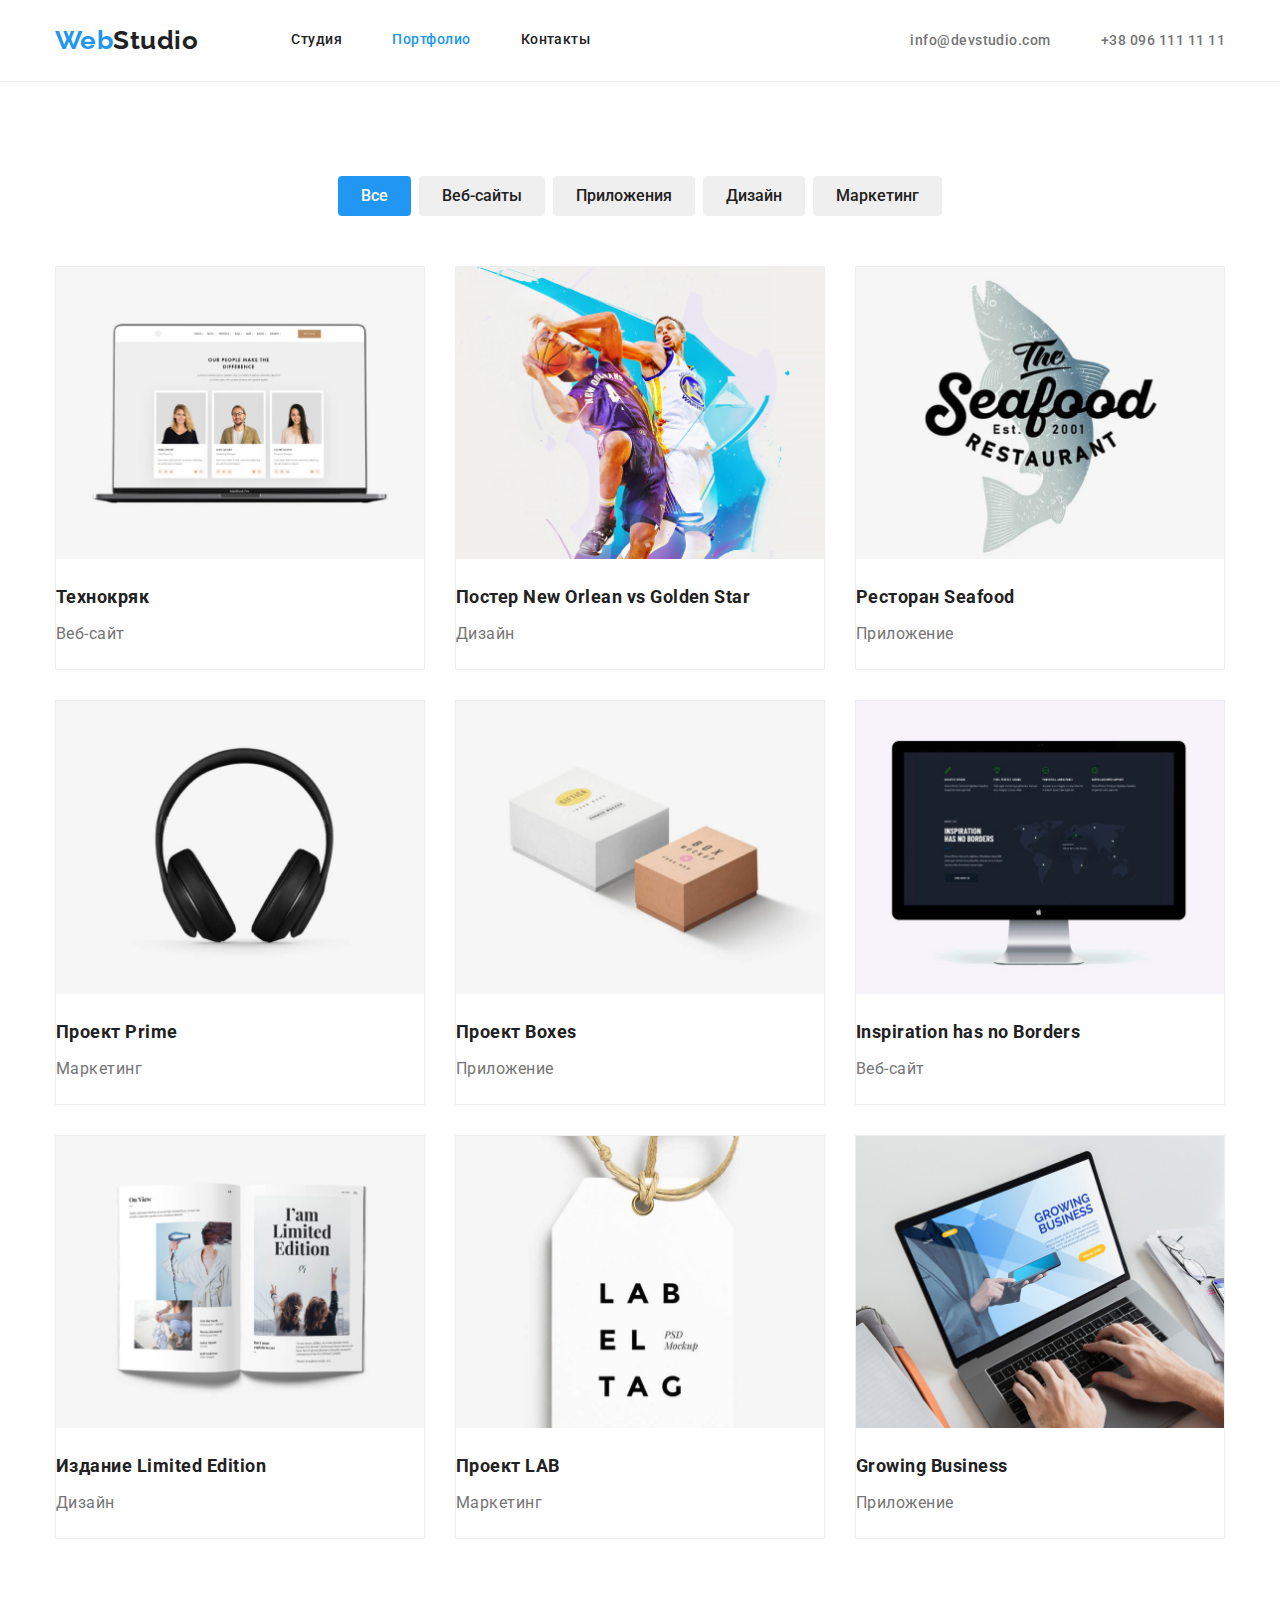
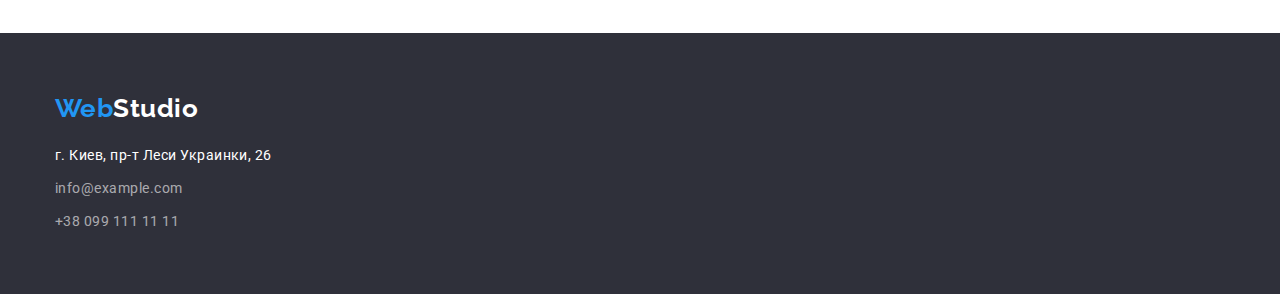
==== commit 11a8f1c5: "добавление маржинов и calc" ====
--- a/portfolio.html
+++ b/portfolio.html
@@ -58,60 +58,78 @@
             </li>
           </ul>
           <ul class="work-list">
-            <li class="work-list">
-              <img src="./images/img7.jpg" alt="Ноутбук" width="370" />
-              <h2 class="title">Технокряк</h2>
-              <p class="text">Веб-сайт</p>
+            <li class="item">
+              <div class="card">
+                <img src="./images/img7.jpg" alt="Ноутбук" width="370" />
+                <h2 class="title">Технокряк</h2>
+                <p class="text">Веб-сайт</p>
+              </div>
             </li>
-            <li>
-              <img src="./images/img8.jpg" alt="Баскетболисты" width="370" />
-              <h2 class="title">
-                Постер<span lang="en"> New Orlean vs Golden Star</span>
-              </h2>
-              <p class="text">Дизайн</p>
+            <li class="item">
+              <div class="card">
+                <img src="./images/img8.jpg" alt="Баскетболисты" width="370" />
+                <h2 class="title">
+                  Постер<span lang="en"> New Orlean vs Golden Star</span>
+                </h2>
+                <p class="text">Дизайн</p>
+              </div>
             </li>
-            <li>
-              <img src="./images/img9.jpg" alt="Рыба" width="370" />
-              <h2 class="title">Ресторан<span lang="en"> Seafood</span></h2>
-              <p class="text">Приложение</p>
+            <li class="item">
+              <div class="card">
+                <img src="./images/img9.jpg" alt="Рыба" width="370" />
+                <h2 class="title">Ресторан<span lang="en"> Seafood</span></h2>
+                <p class="text">Приложение</p>
+              </div>
             </li>
-            <li>
-              <img src="./images/img10.jpg" alt="Наушники" width="370" />
-              <h2 class="title">Проект<span lang="en"> Prime</span></h2>
-              <p class="text">Маркетинг</p>
+            <li class="item">
+              <div class="card">
+                <img src="./images/img10.jpg" alt="Наушники" width="370" />
+                <h2 class="title">Проект<span lang="en"> Prime</span></h2>
+                <p class="text">Маркетинг</p>
+              </div>
             </li>
-            <li>
-              <img src="./images/img11.jpg" alt="Коробки" width="370" />
-              <h2 class="title">Проект<span lang="en"> Boxes</span></h2>
-              <p class="text">Приложение</p>
+            <li class="item">
+              <div class="card">
+                <img src="./images/img11.jpg" alt="Коробки" width="370" />
+                <h2 class="title">Проект<span lang="en"> Boxes</span></h2>
+                <p class="text">Приложение</p>
+              </div>
             </li>
-            <li>
-              <img src="./images/img12.jpg" alt="Монитор" width="370" />
-              <h2 class="title">
-                <span lang="en"> Inspiration has no Borders</span>
-              </h2>
-              <p class="text">Веб-сайт</p>
+            <li class="item">
+              <div class="card">
+                <img src="./images/img12.jpg" alt="Монитор" width="370" />
+                <h2 class="title">
+                  <span lang="en"> Inspiration has no Borders</span>
+                </h2>
+                <p class="text">Веб-сайт</p>
+              </div>
             </li>
-            <li>
-              <img src="./images/img13.jpg" alt="Журнал" width="370" />
-              <h2 class="title">
-                Издание<span lang="en"> Limited Edition</span>
-              </h2>
-              <p class="text">Дизайн</p>
+            <li class="item">
+              <div class="card">
+                <img src="./images/img13.jpg" alt="Журнал" width="370" />
+                <h2 class="title">
+                  Издание<span lang="en"> Limited Edition</span>
+                </h2>
+                <p class="text">Дизайн</p>
+              </div>
             </li>
-            <li>
-              <img src="./images/img14.jpg" alt="Кулон" width="370" />
-              <h2 class="title">Проект<span lang="en"> LAB</span></h2>
-              <p class="text">Маркетинг</p>
+            <li class="item">
+              <div class="card">
+                <img src="./images/img14.jpg" alt="Кулон" width="370" />
+                <h2 class="title">Проект<span lang="en"> LAB</span></h2>
+                <p class="text">Маркетинг</p>
+              </div>
             </li>
-            <li>
-              <img
-                src="./images/img15.jpg"
-                alt="Работа за ноутбуком"
-                width="370"
-              />
-              <h2 class="title"><span lang="en"> Growing Business</span></h2>
-              <p class="text">Приложение</p>
+            <li class="item">
+              <div class="card">
+                <img
+                  src="./images/img15.jpg"
+                  alt="Работа за ноутбуком"
+                  width="370"
+                />
+                <h2 class="title"><span lang="en"> Growing Business</span></h2>
+                <p class="text">Приложение</p>
+              </div>
             </li>
           </ul>
         </div>
@@ -125,12 +143,12 @@
 
         <address>
           <ul class="contacts-list">
-            <li>
+            <li class="item">
               <a href="mailto:info@example.com" class="link"
                 >info@example.com</a
               >
             </li>
-            <li>
+            <li class="item">
               <a href="tel:+380991111111" class="link">+38 099 111 11 11</a>
             </li>
           </ul>
--- a/css/styles.css
+++ b/css/styles.css
@@ -25,12 +25,16 @@
 .container {
   margin-left: auto;
   margin-right: auto;
-  width: 1230px;
+  width: 1200px;
   padding-left: 15px;
   padding-right: 15px;
-  outline: 1px solid tomato;
-}
-
+  /* outline: 1px solid tomato; */
+}
+img {
+  display: block;
+  max-width: 100%;
+  height: auto;
+}
 .section {
   padding-top: 94px;
   padding-bottom: 94px;
@@ -145,23 +149,22 @@
 }
 .doing {
   display: flex;
-  margin: -15px;
-  margin-left: auto;
-  margin-right: auto;
+  flex-wrap: wrap;
+  margin-right: -30px;
 }
 .doing .item {
-  margin: 15px;
+  flex-basis: calc(100% / 3 - 30px);
+  margin-right: 30px;
 }
 /* Features */
 .feature-list {
   display: flex;
-  margin: -15px;
-  margin-left: auto;
-  margin-right: auto;
+  flex-wrap: wrap;
+  margin-right: -30px;
 }
 .feature-list .item {
-  width: 270px;
-  margin: 15px;
+  flex-basis: calc(100% / 4 - 30px);
+  margin-right: 30px;
 }
 .feature-list .title {
   margin-top: 0;
@@ -182,13 +185,13 @@
 /* Team */
 .team-list {
   display: flex;
-  margin: -15px;
-  margin-left: auto;
-  margin-right: auto;
+  flex-wrap: wrap;
+  margin-right: -30px;
   text-align: center;
 }
 .team-list .item {
-  margin: 15px;
+  flex-basis: calc(100% / 4 - 30px);
+  margin-right: 30px;
 }
 .team-list .title {
   margin-top: 30px;
@@ -202,8 +205,15 @@
 .team-list .text {
   margin-top: 0;
   margin-bottom: 0;
-  font-size: 16px;
-  line-height: 1.2;
+  padding-bottom: 30px;
+  font-size: 16px;
+  line-height: 1.2;
+}
+.foto {
+  background: #ffffff;
+  box-shadow: 0px 1px 3px rgba(0, 0, 0, 0.12), 0px 1px 1px rgba(0, 0, 0, 0.14),
+    0px 2px 1px rgba(0, 0, 0, 0.2);
+  border-radius: 0px 0px 4px 4px;
 }
 /* Button */
 .button {
@@ -261,6 +271,7 @@
 }
 /* Contacts */
 .addres-list {
+  margin-top: 20px;
   color: var(--primary-bg-color);
   font-style: normal;
   font-size: 14px;
@@ -270,7 +281,11 @@
 .addres-list:focus {
   color: var(--accent-color);
 }
+.contacts-list .item {
+  margin-top: 9px;
+}
 .contacts-list .link {
+  /* margin-top: 9px; */
   color: var(--second-accent-color);
   font-style: normal;
   font-size: 14px;
@@ -280,6 +295,18 @@
 .contacts-list .link:hover,
 .contacts-list .link:focus {
   color: var(--accent-color);
+}
+/* Перечень услуг */
+.work-list {
+  display: flex;
+  flex-wrap: wrap;
+  margin-right: -30px;
+  margin-bottom: -30px;
+}
+.work-list .item {
+  flex-basis: calc(100% / 3 - 30px);
+  margin-right: 30px;
+  margin-bottom: 30px;
 }
 .work-list .title {
   margin-top: 20px;
@@ -293,8 +320,14 @@
 .work-list .text {
   margin-top: 4px;
   margin-bottom: 0;
+  padding-bottom: 20px;
   font-size: 16px;
   line-height: 1.88;
+}
+.card {
+  background: #ffffff;
+  border: 1px solid #eeeeee;
+  box-sizing: border-box;
 }
 /* Подвал */
 .basement {
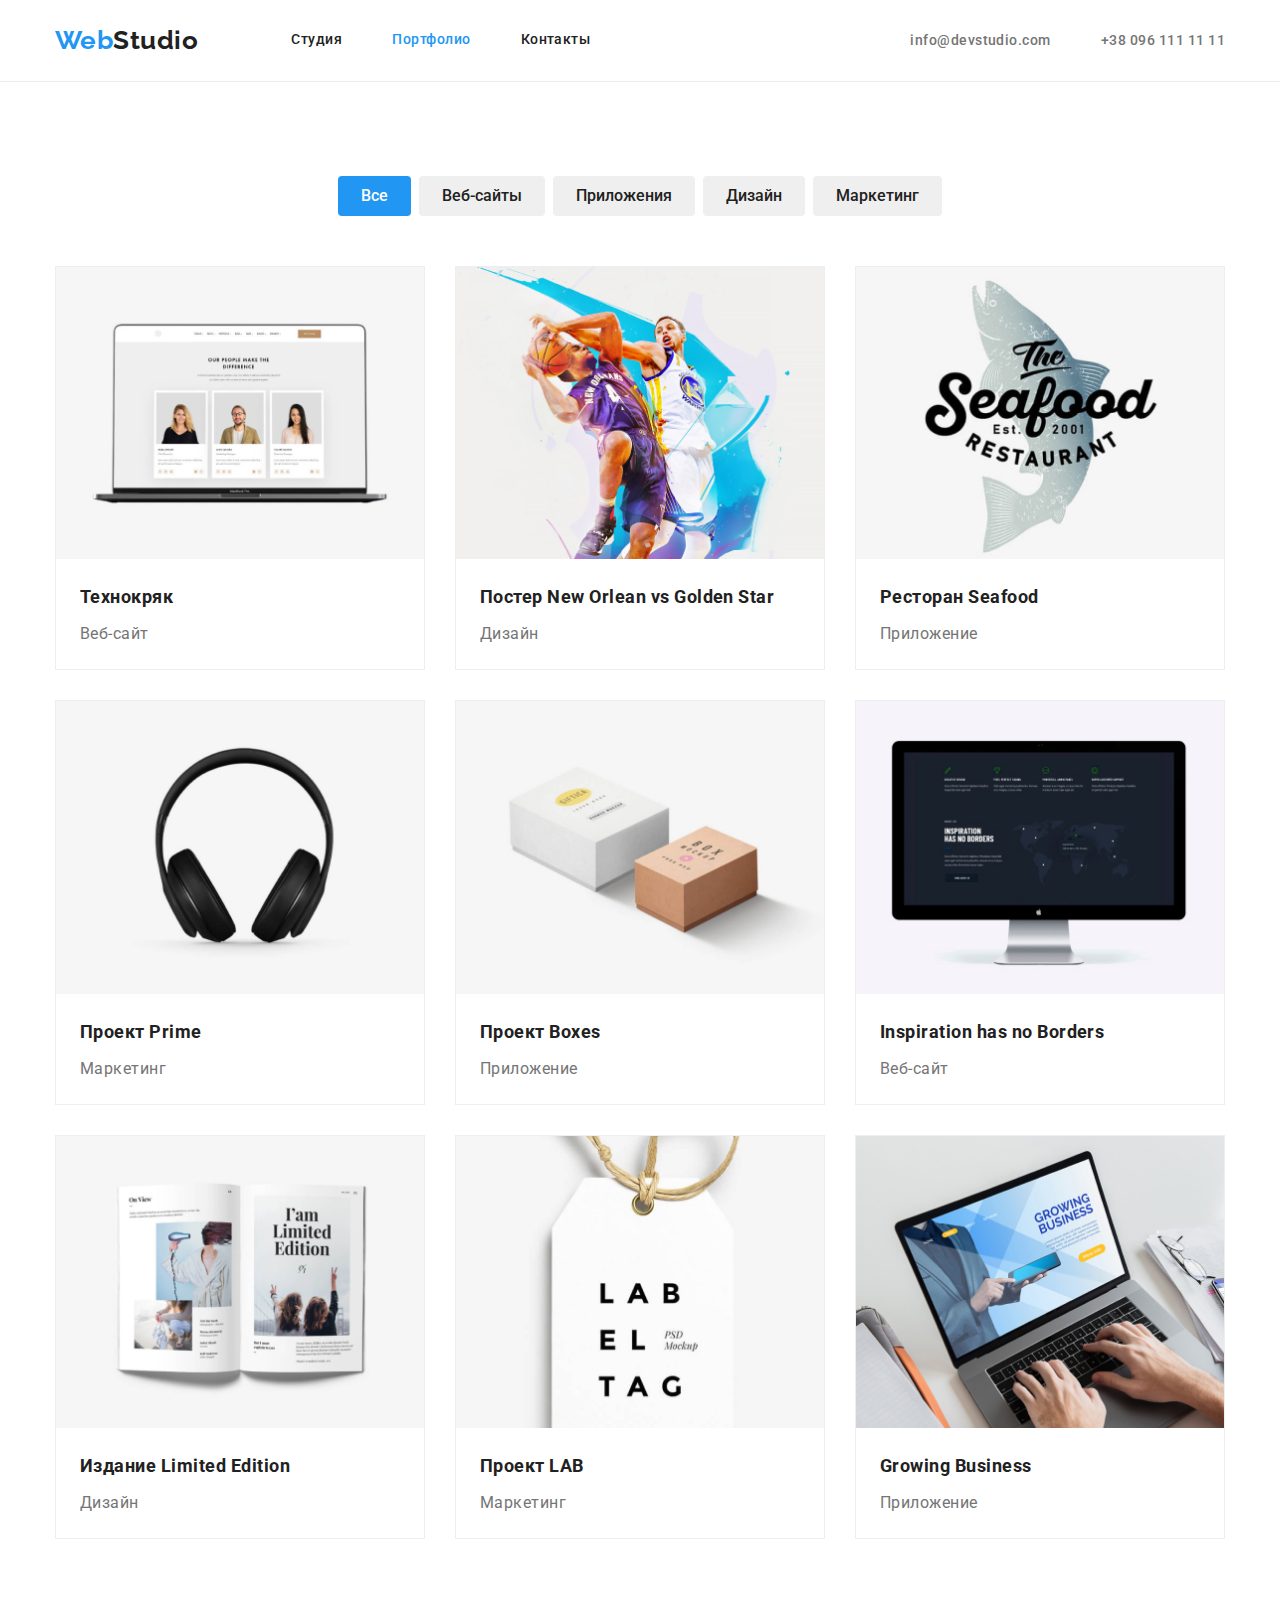
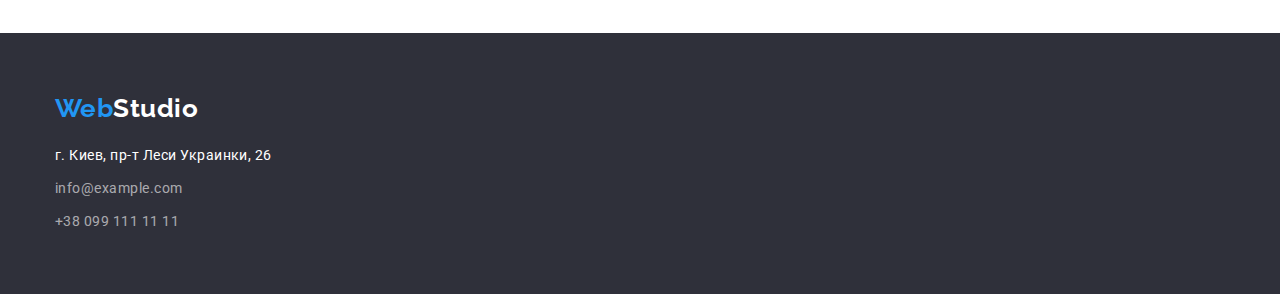
==== commit 874f507e: "внесены правки" ====
--- a/portfolio.html
+++ b/portfolio.html
@@ -61,63 +61,79 @@
             <li class="item">
               <div class="card">
                 <img src="./images/img7.jpg" alt="Ноутбук" width="370" />
-                <h2 class="title">Технокряк</h2>
-                <p class="text">Веб-сайт</p>
+                <div class="content">
+                  <h2 class="title">Технокряк</h2>
+                  <p class="text">Веб-сайт</p>
+                </div>
               </div>
             </li>
             <li class="item">
               <div class="card">
                 <img src="./images/img8.jpg" alt="Баскетболисты" width="370" />
-                <h2 class="title">
-                  Постер<span lang="en"> New Orlean vs Golden Star</span>
-                </h2>
-                <p class="text">Дизайн</p>
+                <div class="content">
+                  <h2 class="title">
+                    Постер<span lang="en"> New Orlean vs Golden Star</span>
+                  </h2>
+                  <p class="text">Дизайн</p>
+                </div>
               </div>
             </li>
             <li class="item">
               <div class="card">
                 <img src="./images/img9.jpg" alt="Рыба" width="370" />
-                <h2 class="title">Ресторан<span lang="en"> Seafood</span></h2>
-                <p class="text">Приложение</p>
+                <div class="content">
+                  <h2 class="title">Ресторан<span lang="en"> Seafood</span></h2>
+                  <p class="text">Приложение</p>
+                </div>
               </div>
             </li>
             <li class="item">
               <div class="card">
                 <img src="./images/img10.jpg" alt="Наушники" width="370" />
-                <h2 class="title">Проект<span lang="en"> Prime</span></h2>
-                <p class="text">Маркетинг</p>
+                <div class="content">
+                  <h2 class="title">Проект<span lang="en"> Prime</span></h2>
+                  <p class="text">Маркетинг</p>
+                </div>
               </div>
             </li>
             <li class="item">
               <div class="card">
                 <img src="./images/img11.jpg" alt="Коробки" width="370" />
-                <h2 class="title">Проект<span lang="en"> Boxes</span></h2>
-                <p class="text">Приложение</p>
+                <div class="content">
+                  <h2 class="title">Проект<span lang="en"> Boxes</span></h2>
+                  <p class="text">Приложение</p>
+                </div>
               </div>
             </li>
             <li class="item">
               <div class="card">
                 <img src="./images/img12.jpg" alt="Монитор" width="370" />
-                <h2 class="title">
-                  <span lang="en"> Inspiration has no Borders</span>
-                </h2>
-                <p class="text">Веб-сайт</p>
+                <div class="content">
+                  <h2 class="title">
+                    <span lang="en"> Inspiration has no Borders</span>
+                  </h2>
+                  <p class="text">Веб-сайт</p>
+                </div>
               </div>
             </li>
             <li class="item">
               <div class="card">
                 <img src="./images/img13.jpg" alt="Журнал" width="370" />
-                <h2 class="title">
-                  Издание<span lang="en"> Limited Edition</span>
-                </h2>
-                <p class="text">Дизайн</p>
+                <div class="content">
+                  <h2 class="title">
+                    Издание<span lang="en"> Limited Edition</span>
+                  </h2>
+                  <p class="text">Дизайн</p>
+                </div>
               </div>
             </li>
             <li class="item">
               <div class="card">
                 <img src="./images/img14.jpg" alt="Кулон" width="370" />
-                <h2 class="title">Проект<span lang="en"> LAB</span></h2>
-                <p class="text">Маркетинг</p>
+                <div class="content">
+                  <h2 class="title">Проект<span lang="en"> LAB</span></h2>
+                  <p class="text">Маркетинг</p>
+                </div>
               </div>
             </li>
             <li class="item">
@@ -127,8 +143,12 @@
                   alt="Работа за ноутбуком"
                   width="370"
                 />
-                <h2 class="title"><span lang="en"> Growing Business</span></h2>
-                <p class="text">Приложение</p>
+                <div class="content">
+                  <h2 class="title">
+                    <span lang="en"> Growing Business</span>
+                  </h2>
+                  <p class="text">Приложение</p>
+                </div>
               </div>
             </li>
           </ul>
--- a/css/styles.css
+++ b/css/styles.css
@@ -137,6 +137,10 @@
   background-color: var(--secondary-bg-color);
 }
 /* Section */
+.section-block {
+  padding-top: 0;
+  padding-bottom: 94px;
+}
 .section-title {
   margin-top: 0;
   margin-bottom: 50px;
@@ -194,7 +198,7 @@
   margin-right: 30px;
 }
 .team-list .title {
-  margin-top: 30px;
+  margin-top: 0;
   margin-bottom: 10px;
   color: var(--title-text-color);
 
@@ -205,9 +209,11 @@
 .team-list .text {
   margin-top: 0;
   margin-bottom: 0;
-  padding-bottom: 30px;
-  font-size: 16px;
-  line-height: 1.2;
+  font-size: 16px;
+  line-height: 1.2;
+}
+.description {
+  padding: 30px 0;
 }
 .foto {
   background: #ffffff;
@@ -215,6 +221,7 @@
     0px 2px 1px rgba(0, 0, 0, 0.2);
   border-radius: 0px 0px 4px 4px;
 }
+
 /* Button */
 .button {
   border-radius: 4px;
@@ -239,8 +246,8 @@
 }
 .sections-button {
   display: flex;
-  padding-top: 0;
-  padding-bottom: 50px;
+  margin-top: 0;
+  margin-bottom: 50px;
   justify-content: center;
 }
 .button-link {
@@ -309,8 +316,8 @@
   margin-bottom: 30px;
 }
 .work-list .title {
-  margin-top: 20px;
-  margin-bottom: 0;
+  margin-top: 0;
+  margin-bottom: 4px;
   color: var(--title-text-color);
 
   font-weight: 700;
@@ -318,11 +325,13 @@
   line-height: 2;
 }
 .work-list .text {
-  margin-top: 4px;
+  margin-top: 0;
   margin-bottom: 0;
-  padding-bottom: 20px;
   font-size: 16px;
   line-height: 1.88;
+}
+.content {
+  padding: 20px 24px;
 }
 .card {
   background: #ffffff;
